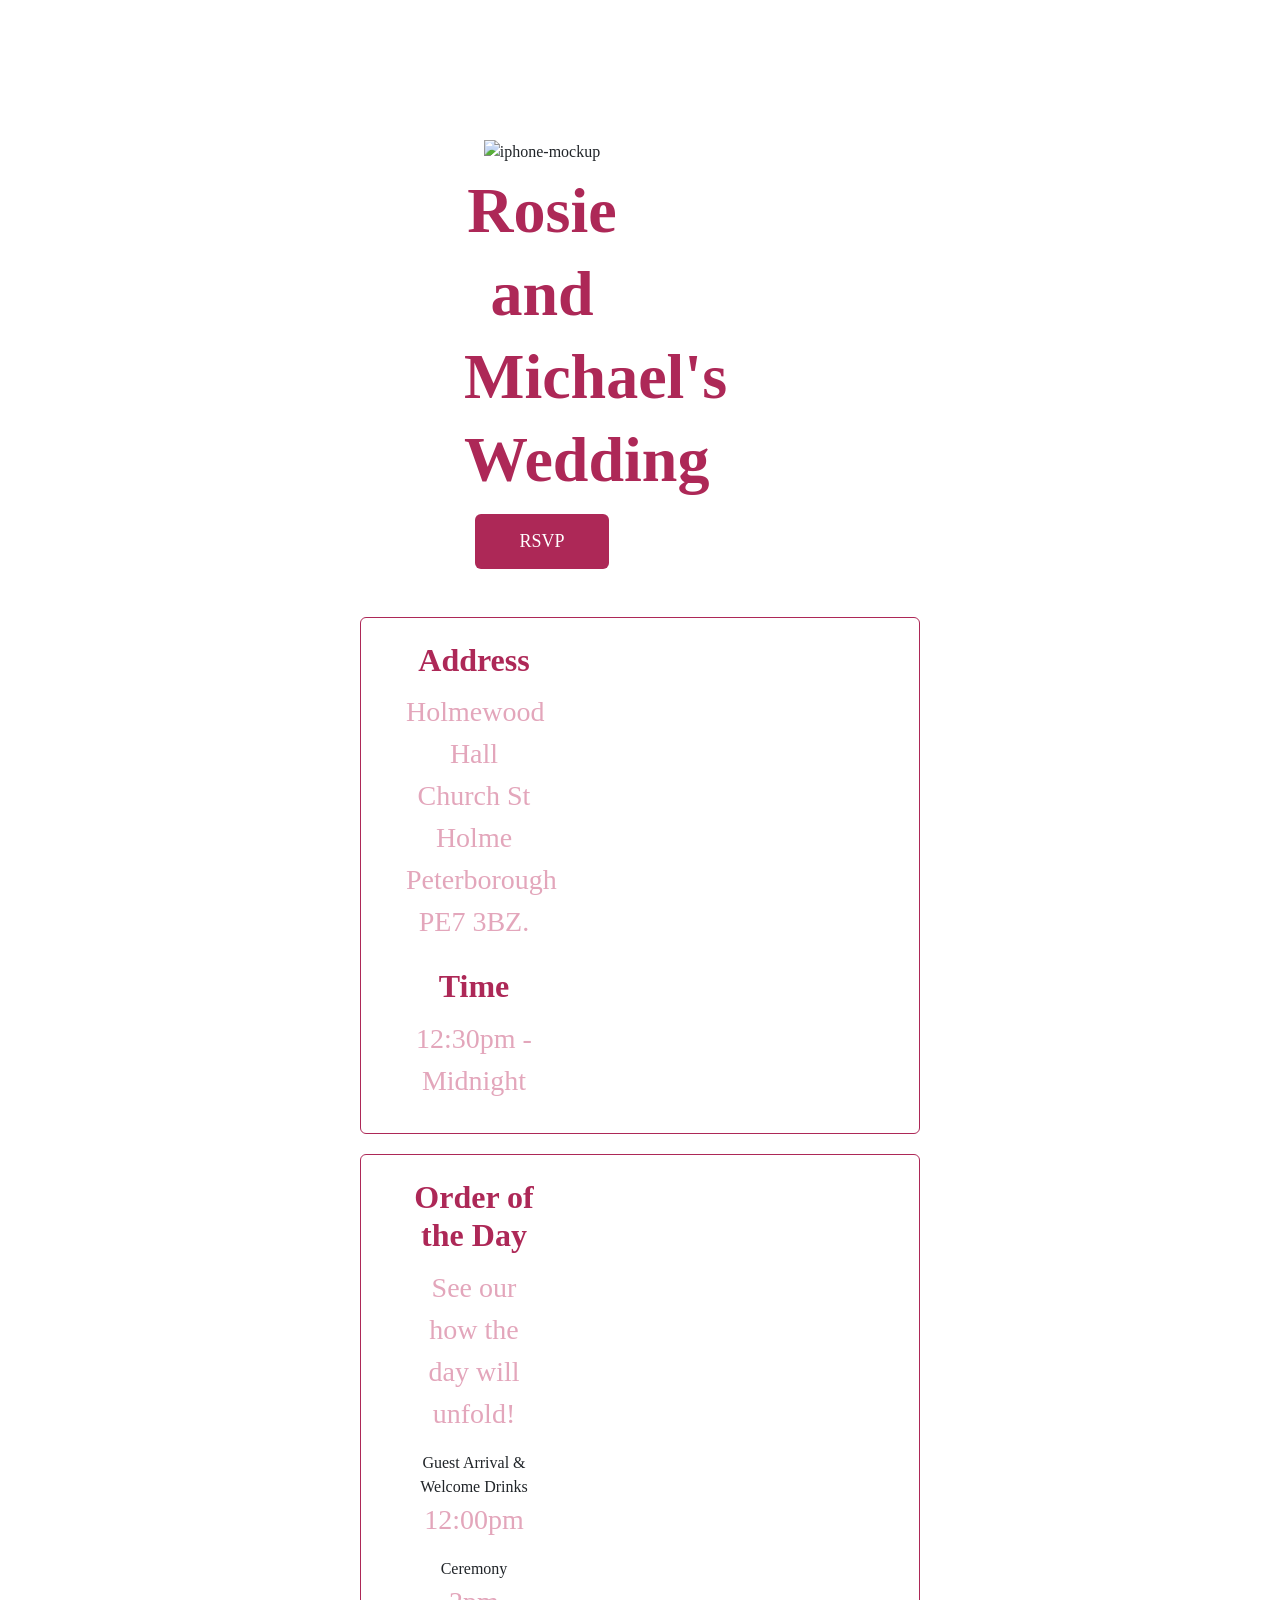
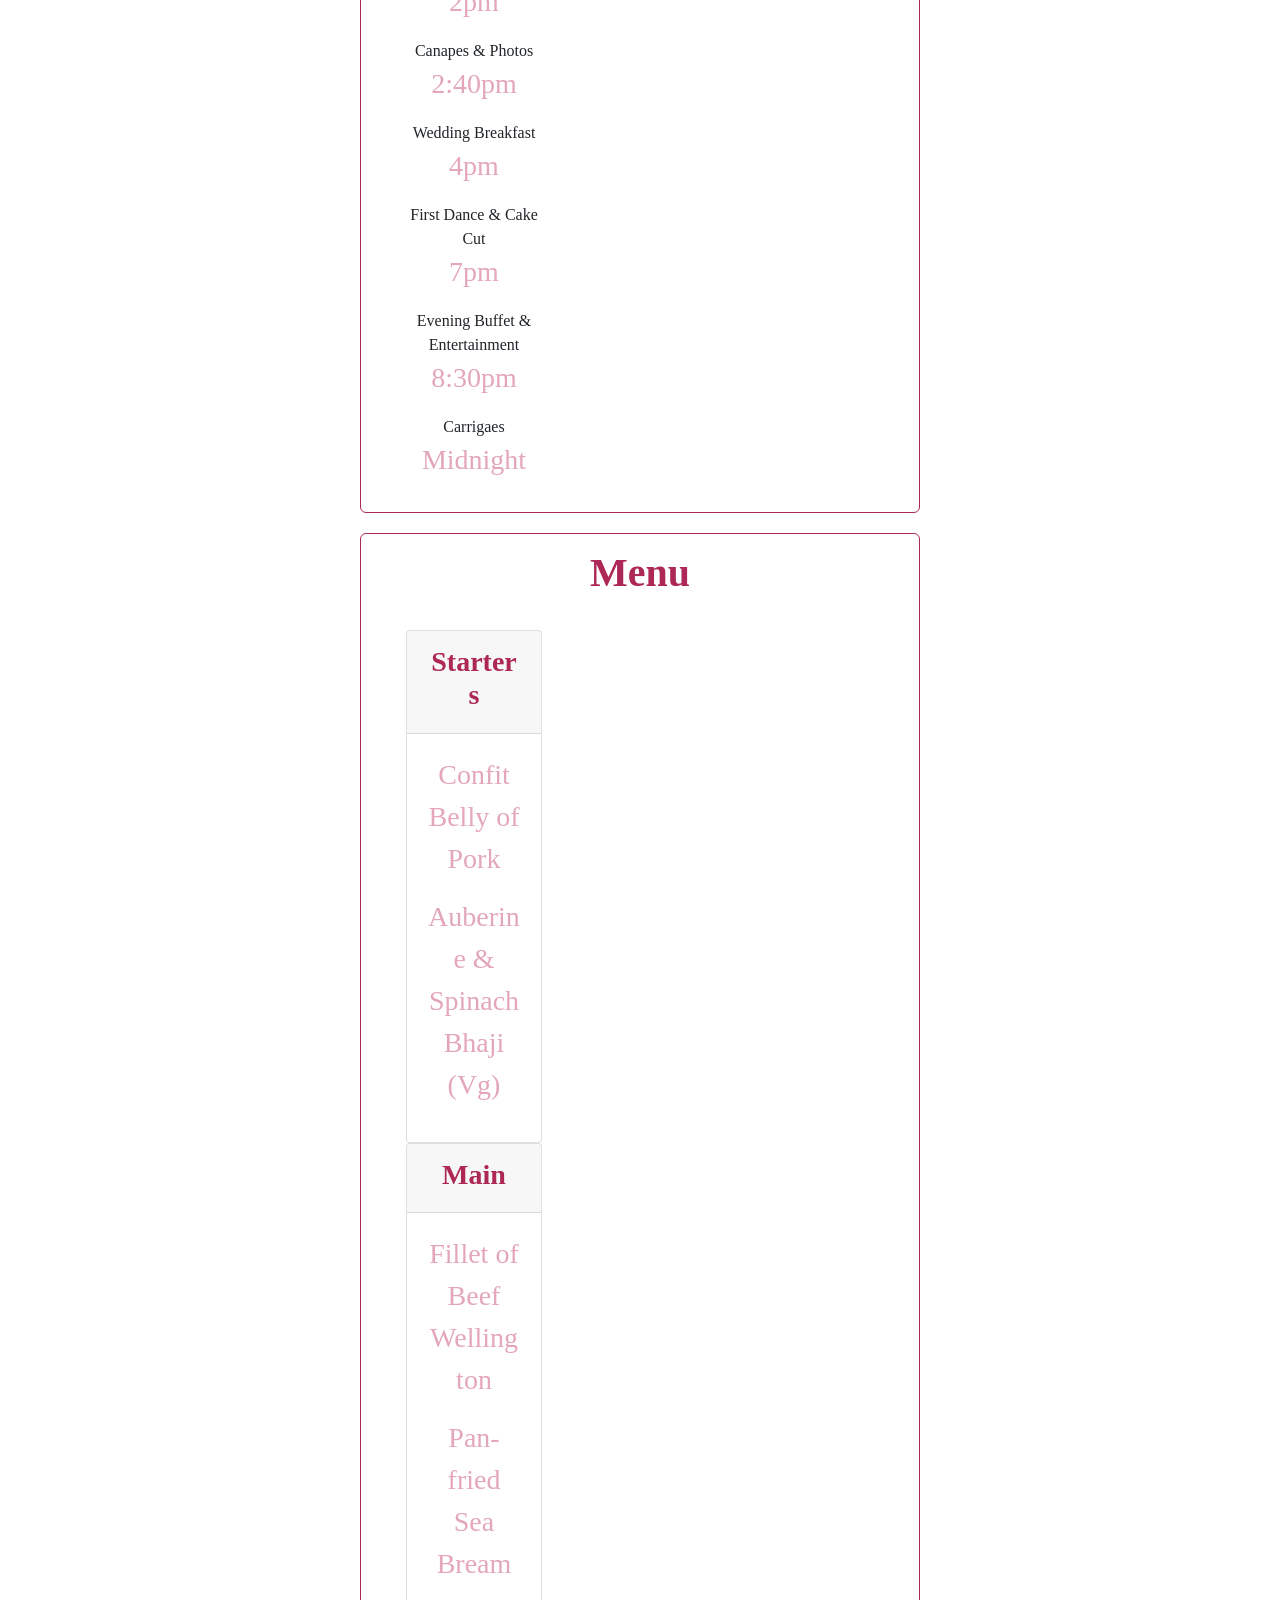
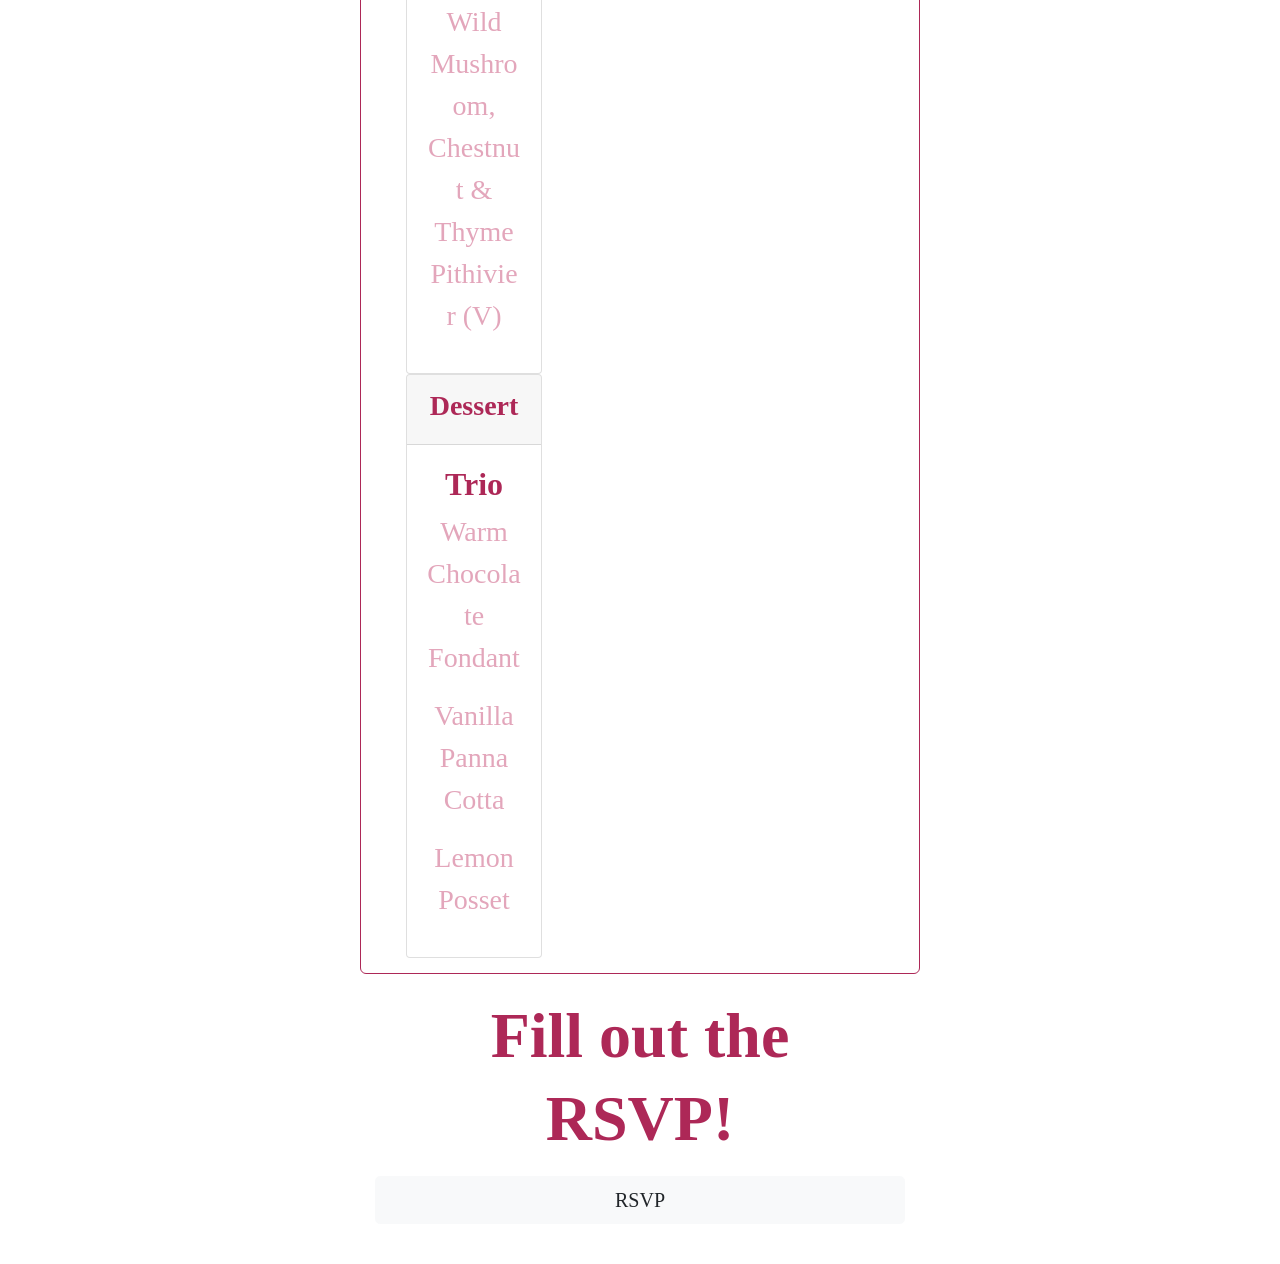
==== index.html @ 7f304b87 "Added more field sets" ====
﻿<!DOCTYPE html>
<html>
<head>
    <meta charset="utf-8">
    <title>Rosie and Michael's Wedding</title>
    
    <meta name="viewport" content="width=device-width, initial-scale=1.0">

    <!--Bootsrap-->
    <link rel="stylesheet" href="https://stackpath.bootstrapcdn.com/bootstrap/4.3.1/css/bootstrap.min.css" integrity="sha384-ggOyR0iXCbMQv3Xipma34MD+dH/1fQ784/j6cY/iJTQUOhcWr7x9JvoRxT2MZw1T" crossorigin="anonymous">

    <!--CSS Styles-->
    <link rel="stylesheet" href="styles.css">

    <!--Google Fonts-->
    <link href="https://fonts.googleapis.com/css?family=Montserrat:400,900,900i|Russo+One|Ubuntu:300,300i,400,400i" rel="stylesheet">

    <!--FontAwesome-->
    <script defer src="https://use.fontawesome.com/releases/v5.8.1/js/all.js" integrity="sha384-g5uSoOSBd7KkhAMlnQILrecXvzst9TdC09/VM+pjDTCM+1il8RHz5fKANTFFb+gQ" crossorigin="anonymous"></script>

    <!--Bootstrap Code-->
    <!-- <script src="https://code.jquery.com/jquery-3.3.1.slim.min.js" integrity="sha384-q8i/X+965DzO0rT7abK41JStQIAqVgRVzpbzo5smXKp4YfRvH+8abtTE1Pi6jizo" crossorigin="anonymous"></script> -->
    <!-- <script src="https://cdnjs.cloudflare.com/ajax/libs/popper.js/1.14.7/umd/popper.min.js" integrity="sha384-UO2eT0CpHqdSJQ6hJty5KVphtPhzWj9WO1clHTMGa3JDZwrnQq4sF86dIHNDz0W1" crossorigin="anonymous"></script> -->
    <!-- <script src="https://stackpath.bootstrapcdn.com/bootstrap/4.3.1/js/bootstrap.min.js" integrity="sha384-JjSmVgyd0p3pXB1rRibZUAYoIIy6OrQ6VrjIEaFf/nJGzIxFDsf4x0xIM+B07jRM" crossorigin="anonymous"></script> -->
</head>
<body>
    <div class="page-bg"></div>

    <section id="title" class="sect">
        <div class="container-fluid">
            <!-- Title -->
                <div class="col-lg-6">
                    <img id="title-img" src="NewImages/HeaderPhoto.jpg" alt="iphone-mockup">
                </div>
            <div>
                <div class="col-lg-6">
                    <h1 class="big-heading">Rosie and Michael's Wedding</h1>
                    <a class="nav-link" href="RSVP/form.html"><button type="button">RSVP</button></a>
                </div>
            </div>
        </div>
    </section>

    <!-- Location -->
    <section id="location" class="sect">
    <fieldset>
    <div class="page-border"></div>
        <div class="container-fluid">
            <div>
                <div class="col-lg-4">

                    <h2 class="feature-heading">Address</h2>
                    <p class="address">Holmewood Hall<br>Church St<br>Holme<br>Peterborough<br>PE7 3BZ.</p>
                </div>
                <div class="col-lg-4">

                    <h2 class="feature-heading">Time</h2>
                    <p>12:30pm - Midnight</p>
                </div>
            </div>
        </div>
    </fieldset>
    </section>

    <!-- OOTD -->
    <section id="games" class="sect">

       <fieldset>
           <div class="container-fluid">
                <div>
                    <div class="col-lg-4">
                        <h2 class="feature-heading">Order of the Day</h2>
                        <p>See our how the day will unfold!</p>
                    </div>
                    <div class="col-lg-4">
                        <p id="OOTDItem"></p>Guest Arrival & Welcome Drinks<p id="OOTDTime">12:00pm</p>
                    </div>
                    <div class="col-lg-4">
                        <p id="OOTDItem"></p>Ceremony<p id="OOTDTime">2pm</p>
                    </div>
                    <div class="col-lg-4">
                        <p id="OOTDItem"></p>Canapes & Photos<p id="OOTDTime">2:40pm</p>
                    </div>
                    <div class="col-lg-4">
                        <p id="OOTDItem"></p>Wedding Breakfast<p id="OOTDTime">4pm</p>
                    </div>
                    <div class="col-lg-4">
                        <p id="OOTDItem"></p>First Dance & Cake Cut<p id="OOTDTime">7pm</p>
                    </div>
                    <div class="col-lg-4">
                        <p id="OOTDItem"></p>Evening Buffet & Entertainment<p id="OOTDTime">8:30pm</p>
                    </div>
                    <div class="col-lg-4">
                        <p id="OOTDItem"></p>Carrigaes<p id="OOTDTime">Midnight</p>
                    </div>
                </div>
            </div>
       </fieldset>
    </section>


    <!-- About -->
    <section id="about" class="sect">
        <fieldset>
            <div class="container-fluid">
                <h2 class="section-heading">Menu</h2>
                <div>
                    <div class=" col-lg-4 col-md-6">
                        <div class="card">
                            <div class="card-header">
                                <h3 class="about-heading">Starters</h3>
                            </div>
                            <div class="card-body">
                                <p>Confit Belly of Pork</p>
                                <p>Auberine & Spinach Bhaji (Vg)</p>
                            </div>
                        </div>
                    </div>
                    <div class="col-lg-4 col-md-6">
                        <div class="card">
                            <div class="card-header">
                                <h3 class="about-heading">Main</h3>
                            </div>
                            <div class="card-body">
                                <p>Fillet of Beef Wellington</p>
                                <p>Pan-fried Sea Bream</p>
                                <p>Wild Mushroom, Chestnut & Thyme Pithivier (V)</p>
                            </div>
                        </div>
                    </div>
                    <div class="col-lg-4">
                        <div class="card">
                            <div class="card-header">
                                <h3 class="about-heading">Dessert</h3>
                            </div>
                            <div class="card-body">
                                <h2>Trio</h2>
                                <p>Warm Chocolate Fondant</p>
                                <p>Vanilla Panna Cotta</p>
                                <p>Lemon Posset</p>
                            </div>
                        </div>
                    </div>
                </div>
            </div>
        </fieldset>
    </section>

    <!-- Call to Action -->
    <section id="cta" class="sect">
        <div class="container-fluid">
            <h3 class="big-heading">Fill out the RSVP!</h3>
            <button class="btn btn-lg btn-light" type="button">RSVP</button>
        </div>
    </section>

    <!-- Footer -->
    <footer id="footer">
    </footer>

</body>
</html>
---- styles.css ----
/* body {
    font-family: 'Lucida Handwriting', cursive;
    text-align: center;
    align-content: center;
} */


body {
    font-family: 'Lucida Handwriting', cursive;
    text-align: center;
    max-width: 600px;
    margin: 40px auto;
    padding: 0 20px;
    line-height: 1.5;
}

/* body {
  margin: 0;
  background-image: url("NewImages/Background.jpg");
  background-size: cover;
  background-position: center;
  background-repeat: no-repeat;
  background-attachment: fixed;
  min-height: 100vh;
} */

html {
    scroll-behavior: smooth;
}

/* body {
    height: 100%;
    overflow-y: scroll;
    scroll-snap-type: y mandatory;
} */

/* section {
    min-height: 100vh;
    scroll-snap-align: start;
    scroll-snap-stop: always;
    position: relative;

    display: flex;
    align-items: center;
    justify-content: center;

    padding: 5% 5%;
    box-sizing: border-box;
    background: transparent;
} */

/*section::before {
    content: "";
    position: absolute;
    inset: 20px;
    pointer-events: none;

    background-image: url("NewImages/goldborder-removebg-preview.png");
    background-size: contain;
    background-repeat: no-repeat;
    background-position: center;
}*/

/* .section:not(:last-child)::after {
  content: "";
  position: absolute;
  bottom: -40px;
  left: 0;
  width: 100%;
  height: 80px;
  background: url("wave.svg") no-repeat center / cover;
  z-index: 2;

} */

button {
    width: 100%;
    padding: 14px;
    font-size: 18px;
    cursor: pointer;
    border: none;
    border-radius: 6px;
    background-color: #ad2857;
    color: #fff;
}

button:hover {
    background-color: #e3a6bb;
}

h1, h2, h3, h4, h5, h6 {
    font-weight: bold;
    color: #ad2857;
}

p {
    font-size: clamp(1rem, 2.5vw, 1.75rem);
    color: #e3a6bb;
}

td {
    padding: 30px;
}

img {
    max-width: 100%;
    height: auto;
}




/*****************CLASSES*****************/


.page-bg {
    position: fixed;
    top: 0;
    left: 0;
    width: 100%;
    height: 100vh;
    background-image: url("NewImages/Background.jpg");
    background-position: center;
    background-size: cover;
    z-index: -1;
    margin: 0;
    background-repeat: no-repeat;
    /* background-attachment: fixed;
    min-height: 100vh; */
}
/*.page-border {
    position: absolute;
    inset: 20px;

    background-image: url("NewImages/goldborder-removebg-preview.png");
    background-size: contain;
    background-position: center-top;
    background-repeat: no-repeat;

    pointer-events: none;
    z-index: 1;
}*/

fieldset {
    border: 1px solid #ccc;
    padding: 15px;
    margin-bottom: 20px;
    border-radius: 6px;
    border-color: #ad2857;
}

.big-heading {
    font-size: clamp(4rem, 5vw, 5rem);
    line-height: 1.3;
    margin: 3%;
}

/* .container-fluid {
    width: 100%;
    max-width: 1200px;
    margin: auto;
    padding: 5% 8%;
    text-align: center;
} */



.section-heading {
    font-size: clamp(1.75rem, 4vw, 2.5rem);
    padding-bottom: 5%;
}


/*.sect {
     background-image: url("NewImages/Background.jpg");
  background-size: 100vw auto;
  background-repeat: no-repeat;
  background-position: center top;
  min-height: 60dvh;
  display: flex;
  align-items: center;

}*/


/* About Classes */

.about-heading {
    padding: 2% 0 1% 0;
}

/* Navbar Classes */

.navbar a {
    color: sandybrown;
}

    .navbar a:hover {
        color: tan;
    }

.navbar-toggler {
    color: sandybrown;
}


.feature-heading {
    padding: 6% 0 3% 0;
}

/* Title Section Classes */

#title .container-fluid {
    padding: 3% 15% 7%;
}

/*********************ID*****************/

/* Call to Action Section Id's */


#title-img {
    align-self: center;
    padding-top: 50%;
}

/* About Section Id's*/

/*********************Media Query Breakpoints*****************/

/* @media (max-width: 768px) {

    body {
        scroll-snap-type: y proximity; /* Softer snap on mobile 
    }*/

 /*   section {
        min-height: 100svh; /* Fix mobile browser UI height issues 
        padding: 15% 6%;
    }
    section::before {
        inset: 10px;
    }
} */
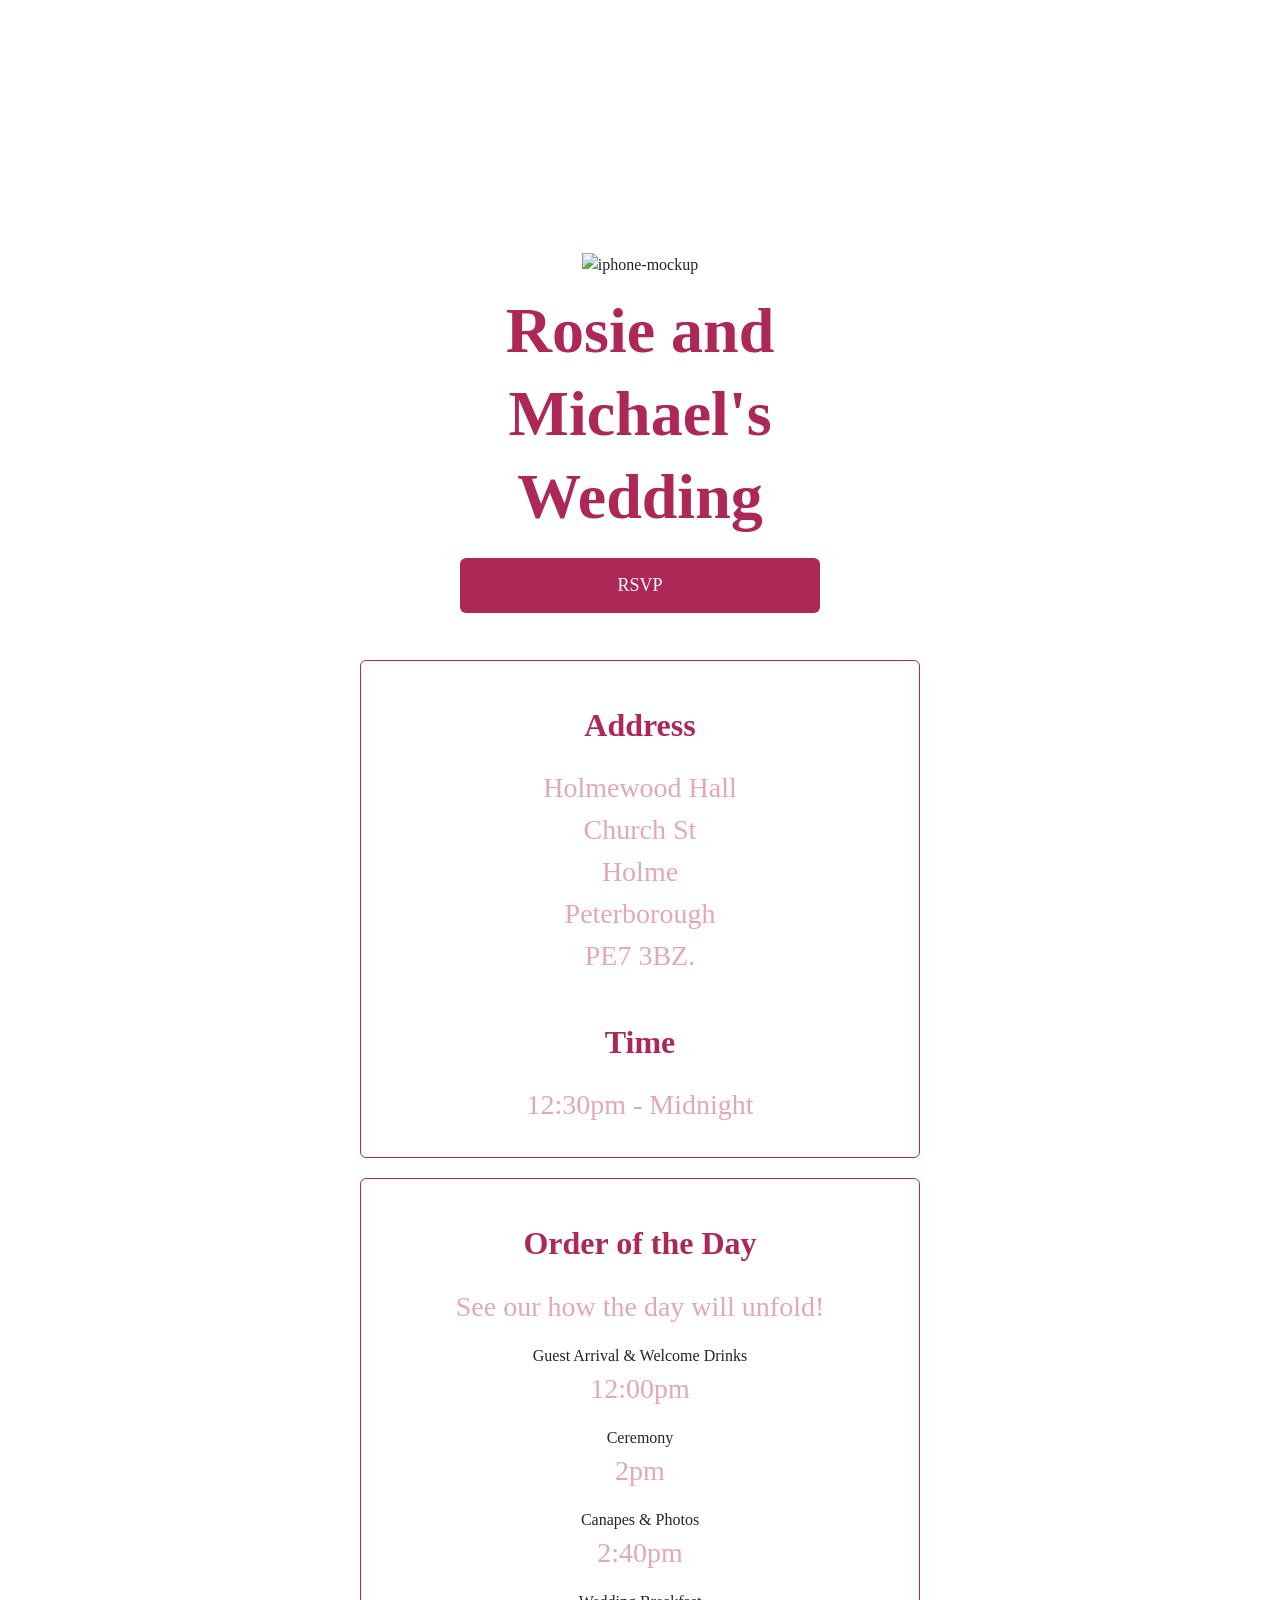
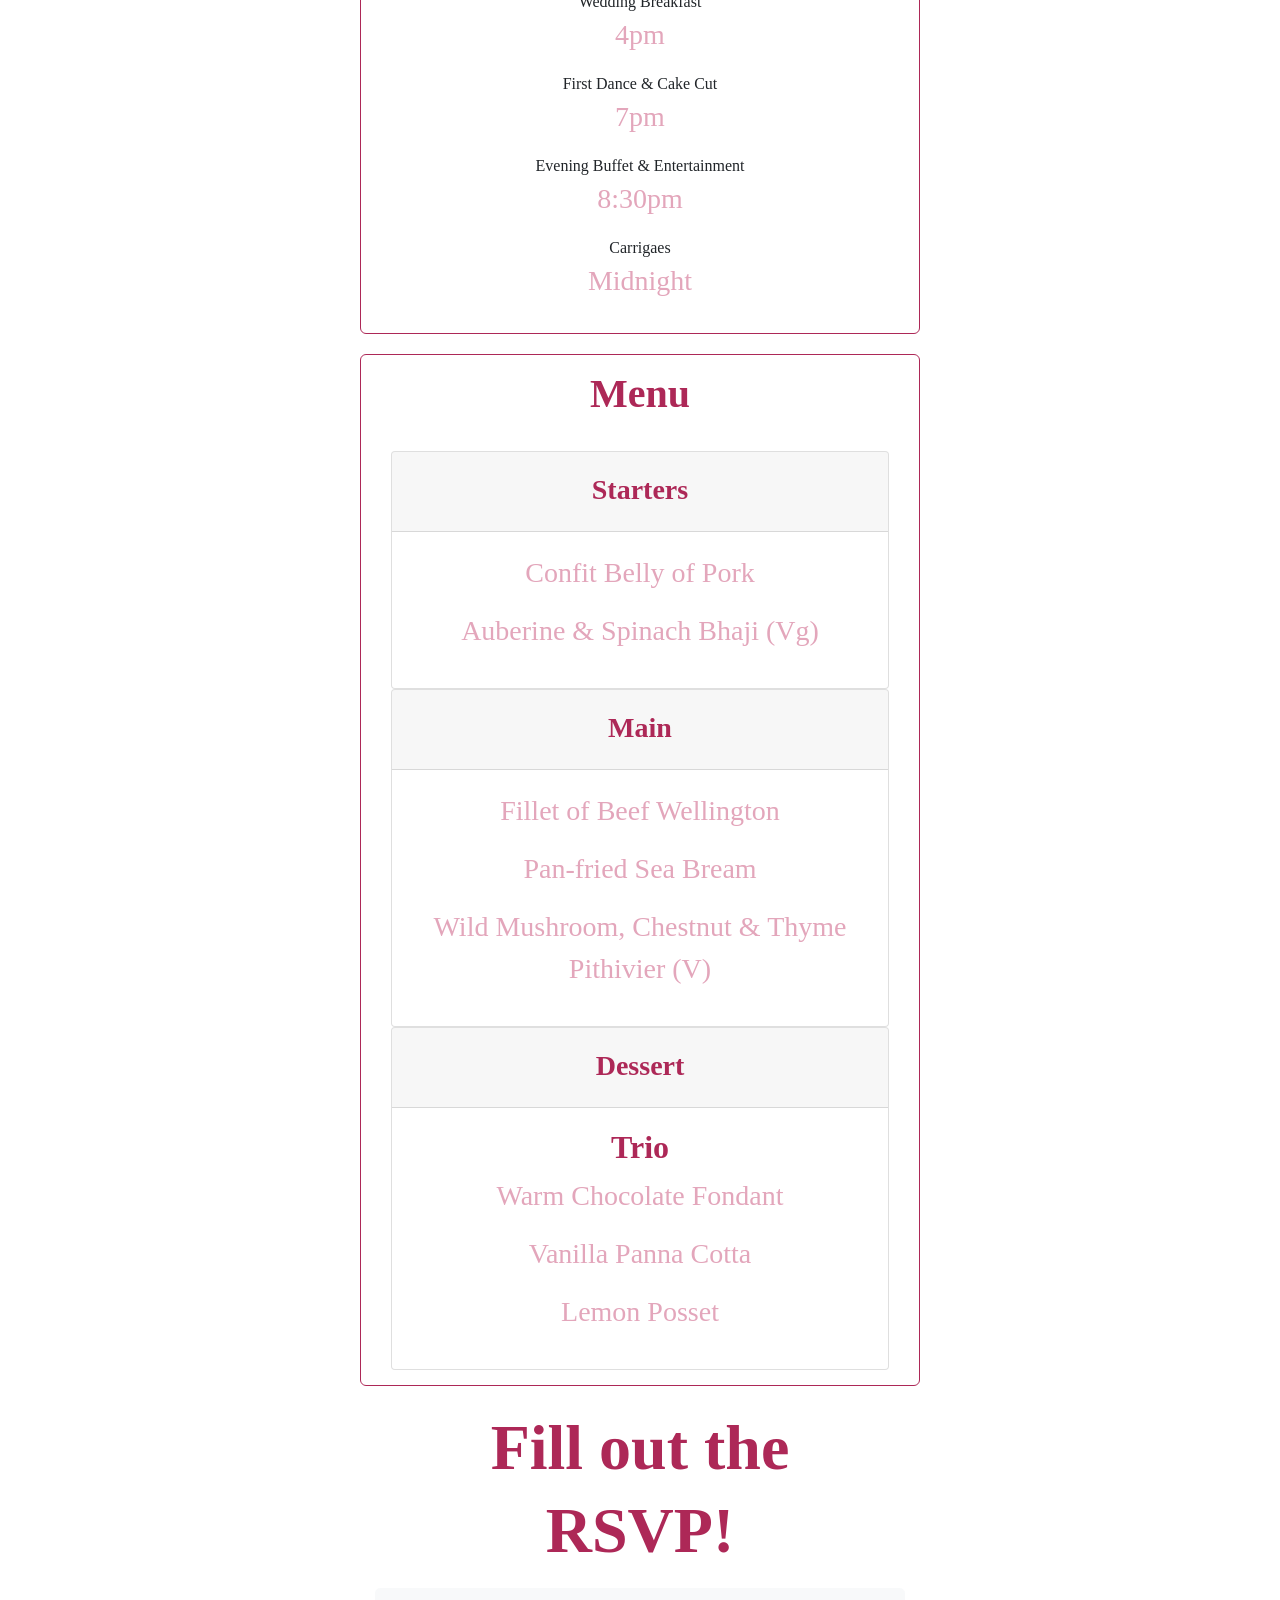
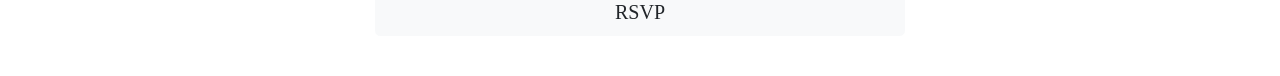
==== commit 91c7bb32: "Remove bootstrap col classes" ====
--- a/index.html
+++ b/index.html
@@ -29,11 +29,11 @@
     <section id="title" class="sect">
         <div class="container-fluid">
             <!-- Title -->
-                <div class="col-lg-6">
+                <div>
                     <img id="title-img" src="NewImages/HeaderPhoto.jpg" alt="iphone-mockup">
                 </div>
             <div>
-                <div class="col-lg-6">
+                <div>
                     <h1 class="big-heading">Rosie and Michael's Wedding</h1>
                     <a class="nav-link" href="RSVP/form.html"><button type="button">RSVP</button></a>
                 </div>
@@ -47,12 +47,12 @@
     <div class="page-border"></div>
         <div class="container-fluid">
             <div>
-                <div class="col-lg-4">
+                <div>
 
                     <h2 class="feature-heading">Address</h2>
                     <p class="address">Holmewood Hall<br>Church St<br>Holme<br>Peterborough<br>PE7 3BZ.</p>
                 </div>
-                <div class="col-lg-4">
+                <div>
 
                     <h2 class="feature-heading">Time</h2>
                     <p>12:30pm - Midnight</p>
@@ -68,29 +68,29 @@
        <fieldset>
            <div class="container-fluid">
                 <div>
-                    <div class="col-lg-4">
+                    <div >
                         <h2 class="feature-heading">Order of the Day</h2>
                         <p>See our how the day will unfold!</p>
                     </div>
-                    <div class="col-lg-4">
+                    <div >
                         <p id="OOTDItem"></p>Guest Arrival & Welcome Drinks<p id="OOTDTime">12:00pm</p>
                     </div>
-                    <div class="col-lg-4">
+                    <div >
                         <p id="OOTDItem"></p>Ceremony<p id="OOTDTime">2pm</p>
                     </div>
-                    <div class="col-lg-4">
+                    <div >
                         <p id="OOTDItem"></p>Canapes & Photos<p id="OOTDTime">2:40pm</p>
                     </div>
-                    <div class="col-lg-4">
+                    <div >
                         <p id="OOTDItem"></p>Wedding Breakfast<p id="OOTDTime">4pm</p>
                     </div>
-                    <div class="col-lg-4">
+                    <div >
                         <p id="OOTDItem"></p>First Dance & Cake Cut<p id="OOTDTime">7pm</p>
                     </div>
-                    <div class="col-lg-4">
+                    <div >
                         <p id="OOTDItem"></p>Evening Buffet & Entertainment<p id="OOTDTime">8:30pm</p>
                     </div>
-                    <div class="col-lg-4">
+                    <div >
                         <p id="OOTDItem"></p>Carrigaes<p id="OOTDTime">Midnight</p>
                     </div>
                 </div>
@@ -105,7 +105,7 @@
             <div class="container-fluid">
                 <h2 class="section-heading">Menu</h2>
                 <div>
-                    <div class=" col-lg-4 col-md-6">
+                    <div>
                         <div class="card">
                             <div class="card-header">
                                 <h3 class="about-heading">Starters</h3>
@@ -116,7 +116,7 @@
                             </div>
                         </div>
                     </div>
-                    <div class="col-lg-4 col-md-6">
+                    <div>
                         <div class="card">
                             <div class="card-header">
                                 <h3 class="about-heading">Main</h3>
@@ -128,7 +128,7 @@
                             </div>
                         </div>
                     </div>
-                    <div class="col-lg-4">
+                    <div >
                         <div class="card">
                             <div class="card-header">
                                 <h3 class="about-heading">Dessert</h3>
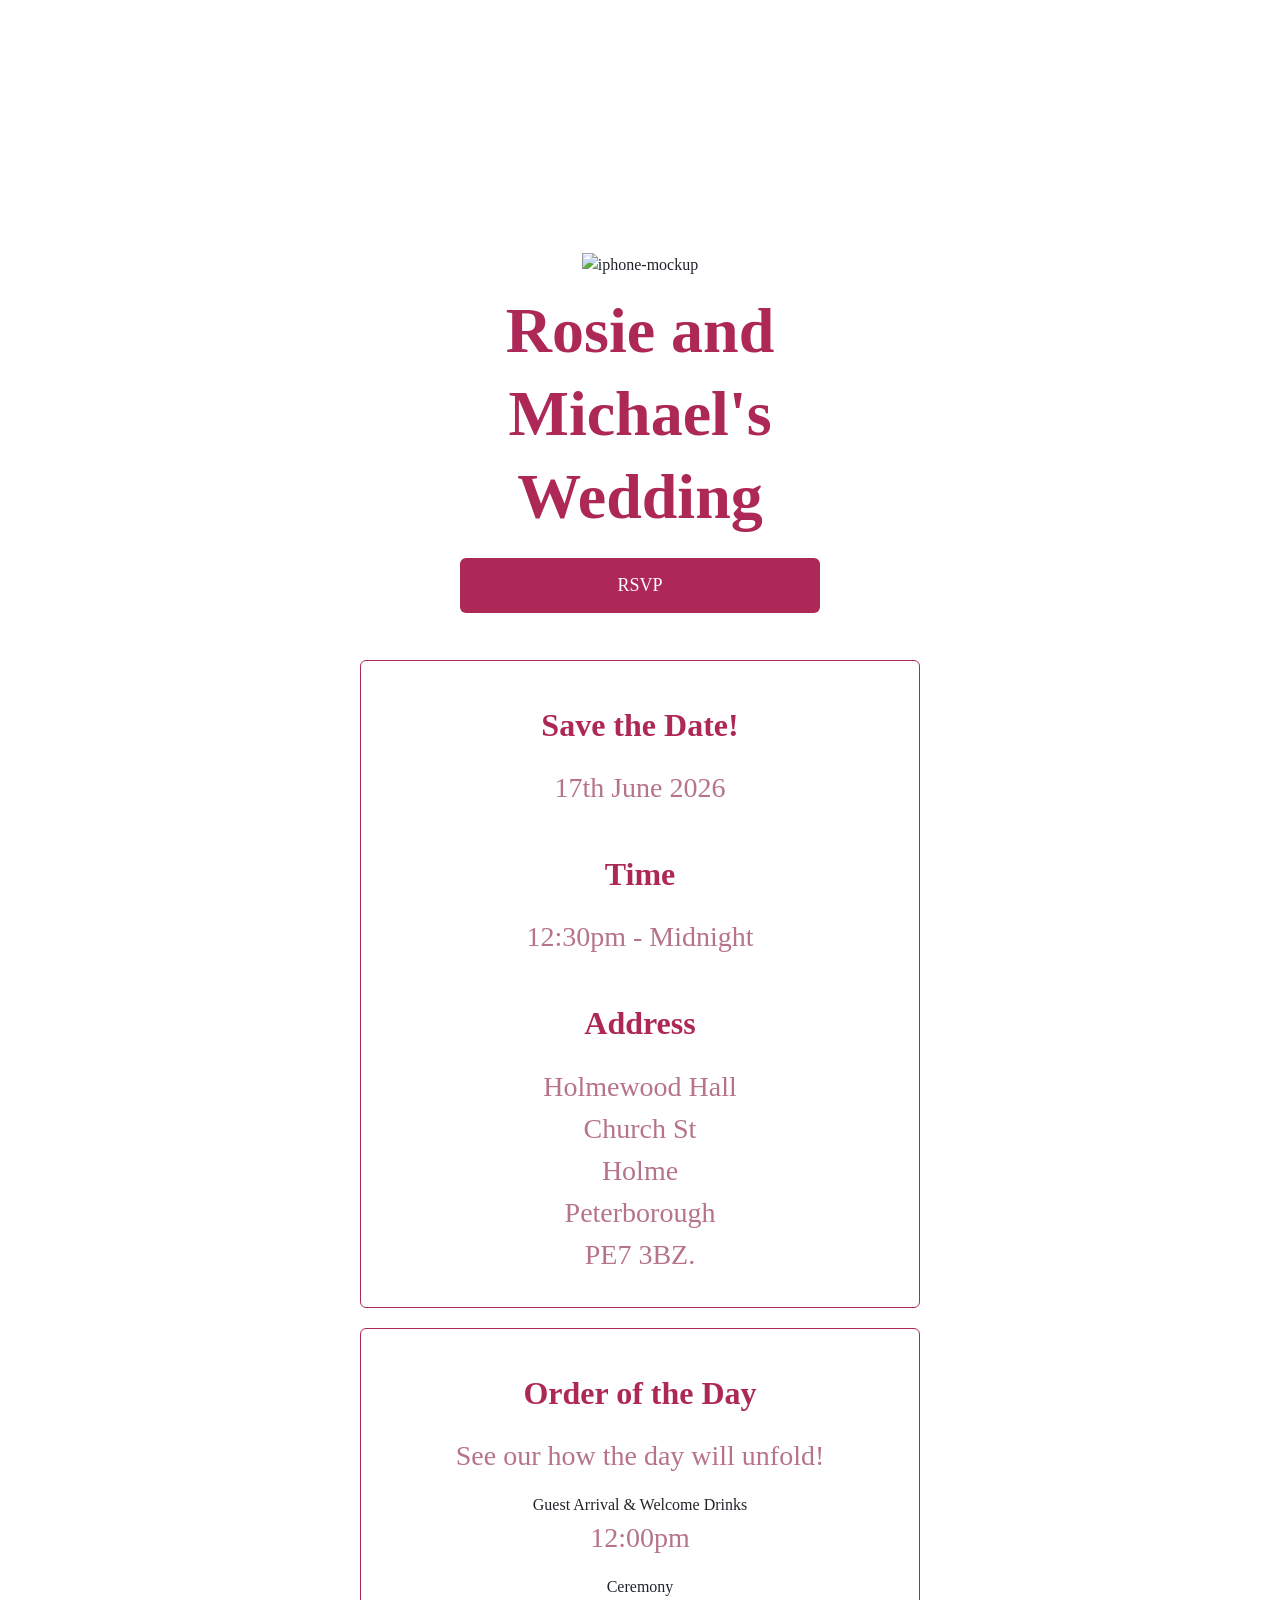
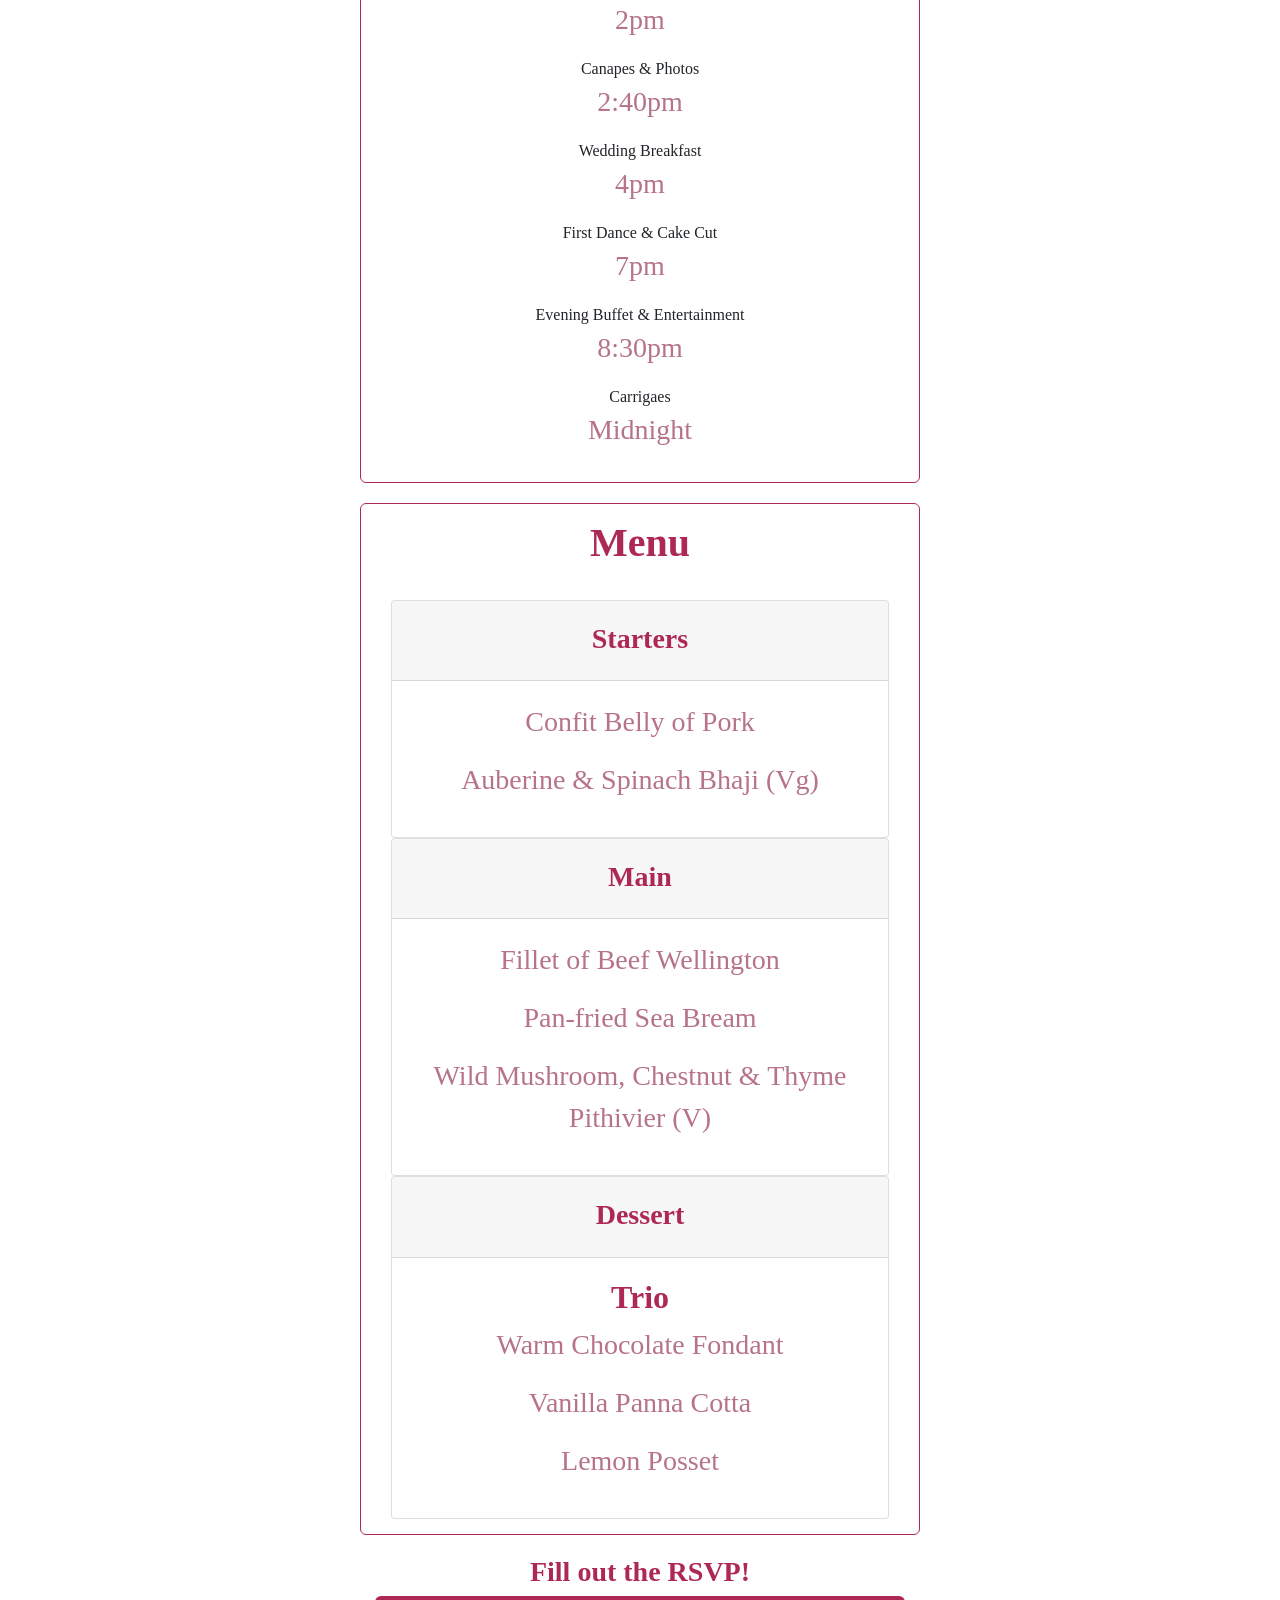
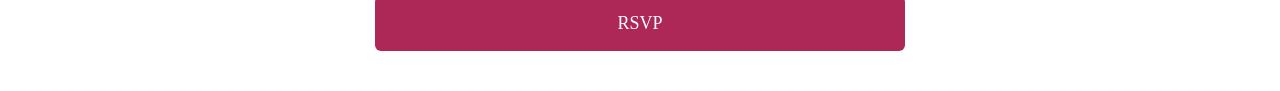
==== commit 50304f67: "Variuos style changes" ====
--- a/index.html
+++ b/index.html
@@ -47,15 +47,20 @@
     <div class="page-border"></div>
         <div class="container-fluid">
             <div>
-                <div>
 
-                    <h2 class="feature-heading">Address</h2>
-                    <p class="address">Holmewood Hall<br>Church St<br>Holme<br>Peterborough<br>PE7 3BZ.</p>
+               <div>
+                    <h2 class="feature-heading">Save the Date!</h2>
+                    <p>17th June 2026</p>
                 </div>
                 <div>
 
                     <h2 class="feature-heading">Time</h2>
                     <p>12:30pm - Midnight</p>
+                </div>
+                <div>
+
+                    <h2 class="feature-heading">Address</h2>
+                    <p class="address">Holmewood Hall<br>Church St<br>Holme<br>Peterborough<br>PE7 3BZ.</p>
                 </div>
             </div>
         </div>
@@ -149,8 +154,8 @@
     <!-- Call to Action -->
     <section id="cta" class="sect">
         <div class="container-fluid">
-            <h3 class="big-heading">Fill out the RSVP!</h3>
-            <button class="btn btn-lg btn-light" type="button">RSVP</button>
+            <h3>Fill out the RSVP!</h3>
+            <button type="button">RSVP</button>
         </div>
     </section>
 
--- a/styles.css
+++ b/styles.css
@@ -96,7 +96,7 @@
 
 p {
     font-size: clamp(1rem, 2.5vw, 1.75rem);
-    color: #e3a6bb;
+    color: #b6738b;
 }
 
 td {
@@ -156,6 +156,14 @@
     margin: 3%;
 }
 
+.OOTDTime{
+    color: #ad2857;
+}
+
+.OOTDItem{
+    font-weight: bold;
+}
+
 /* .container-fluid {
     width: 100%;
     max-width: 1200px;
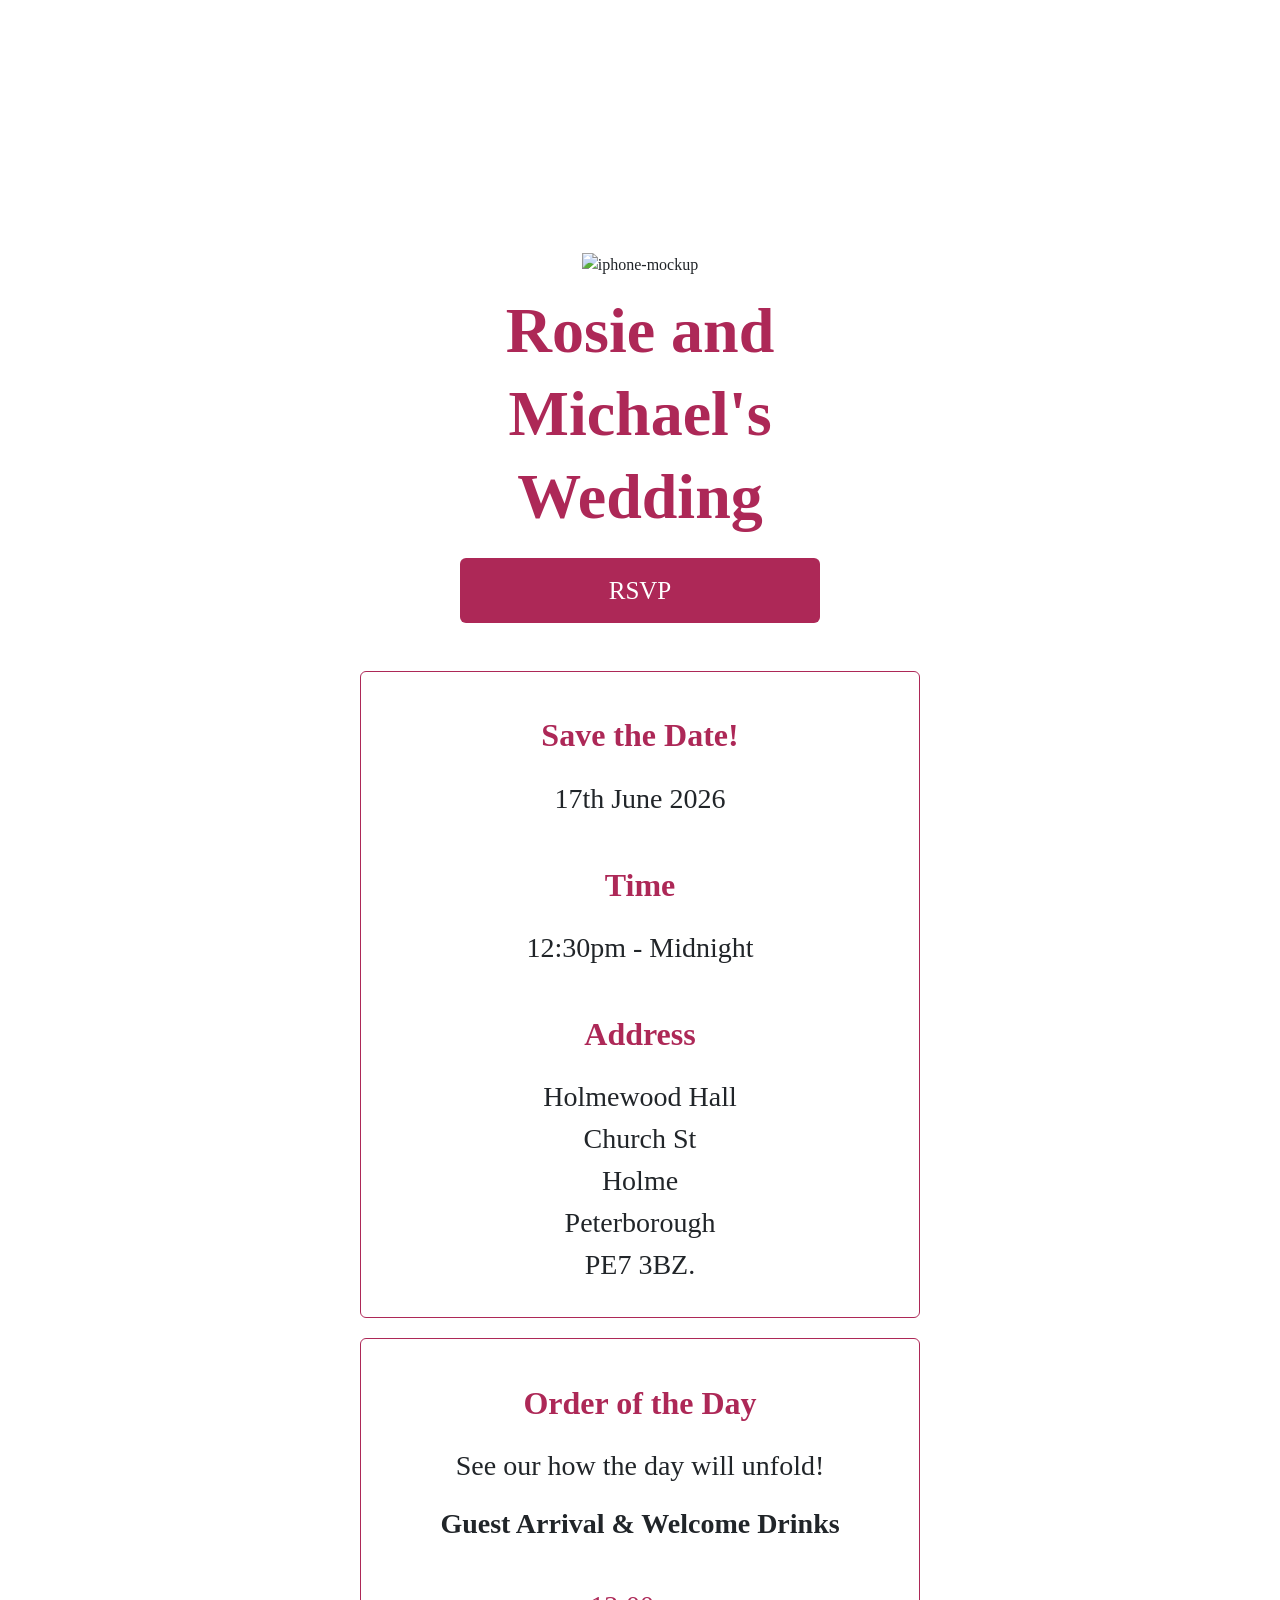
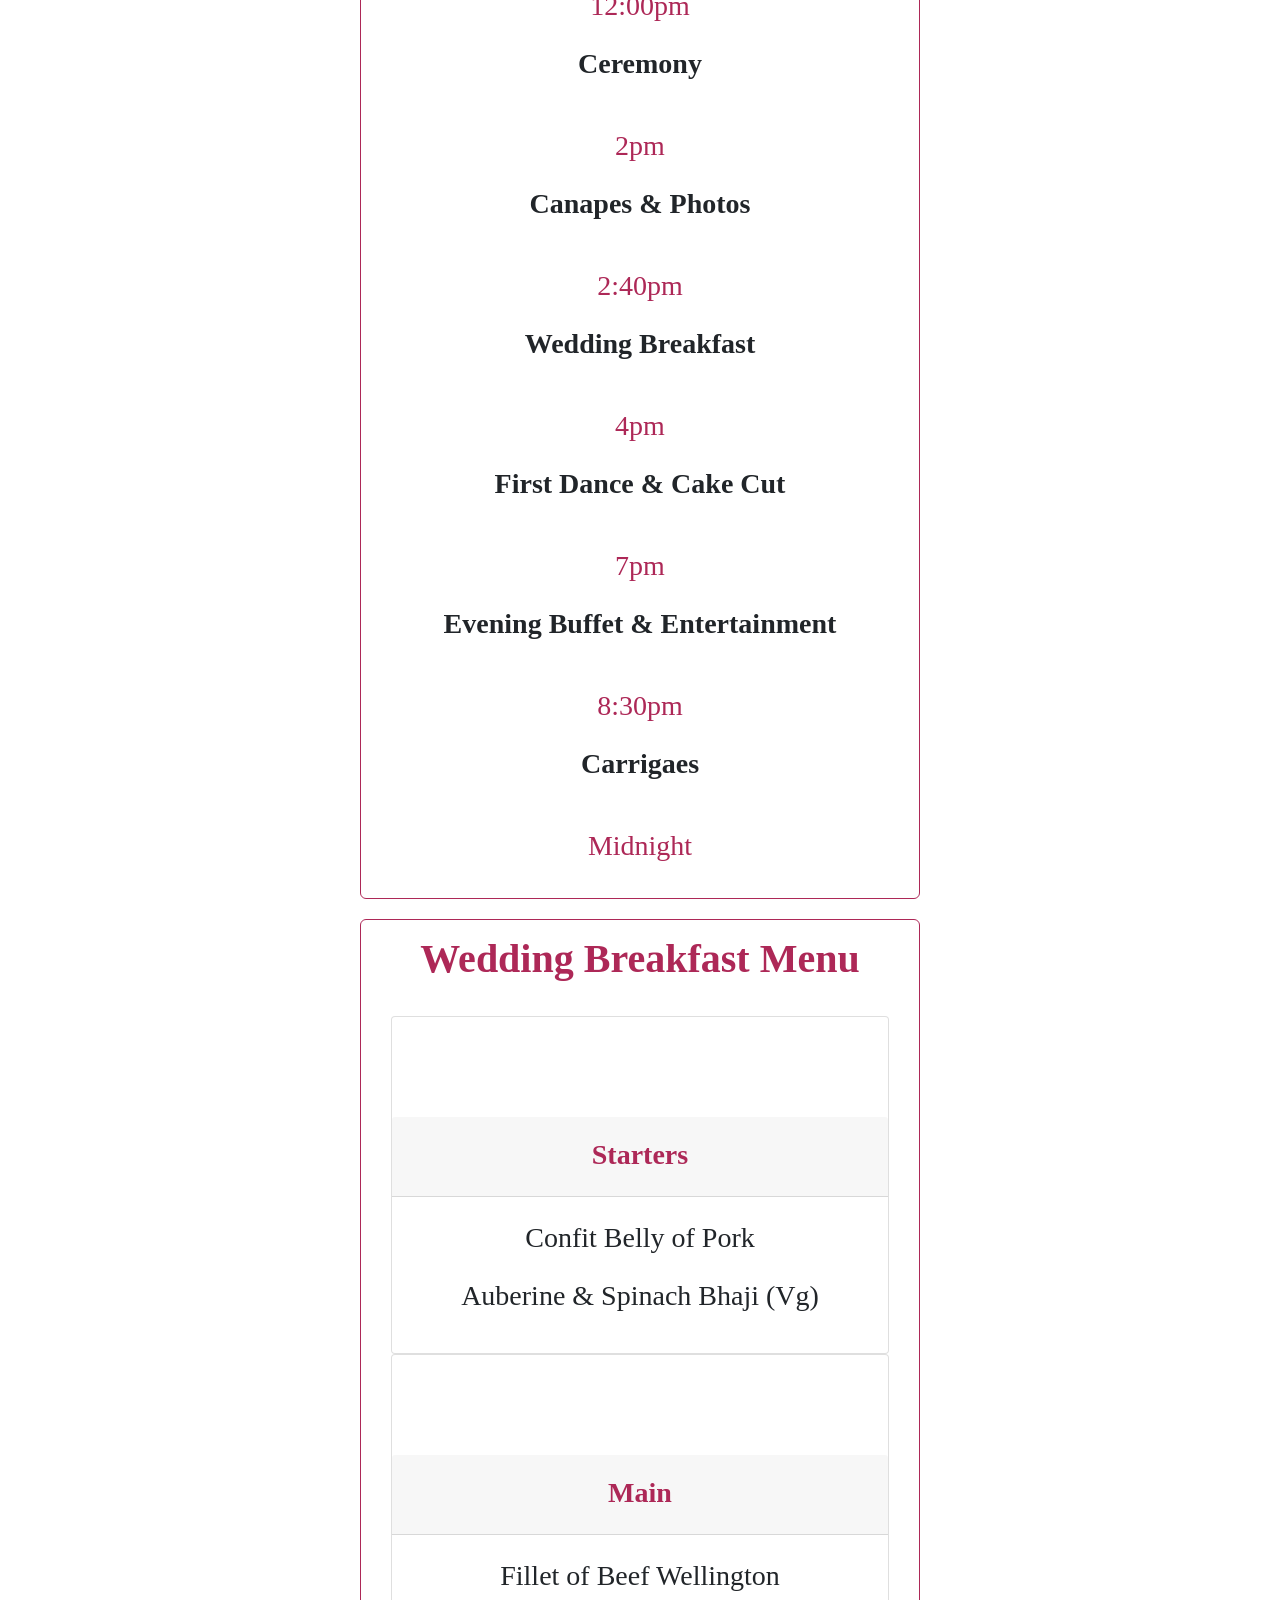
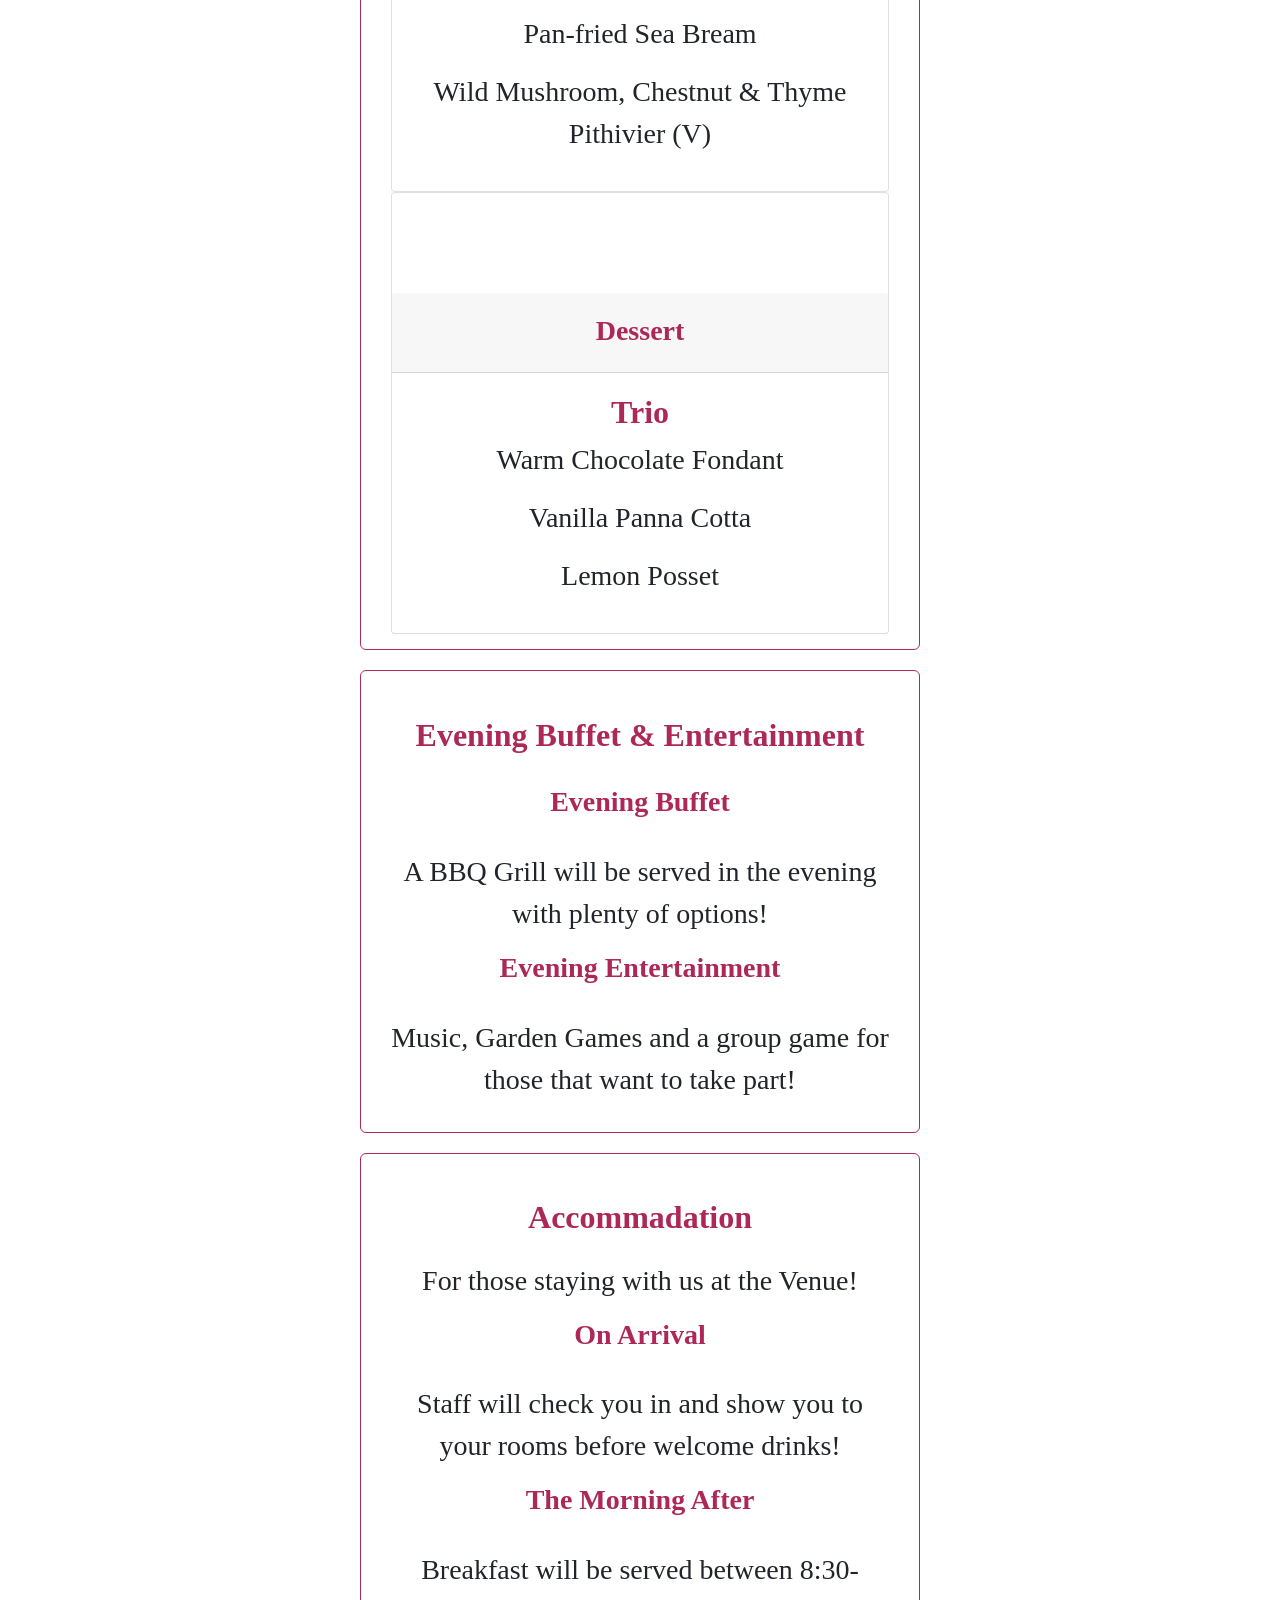
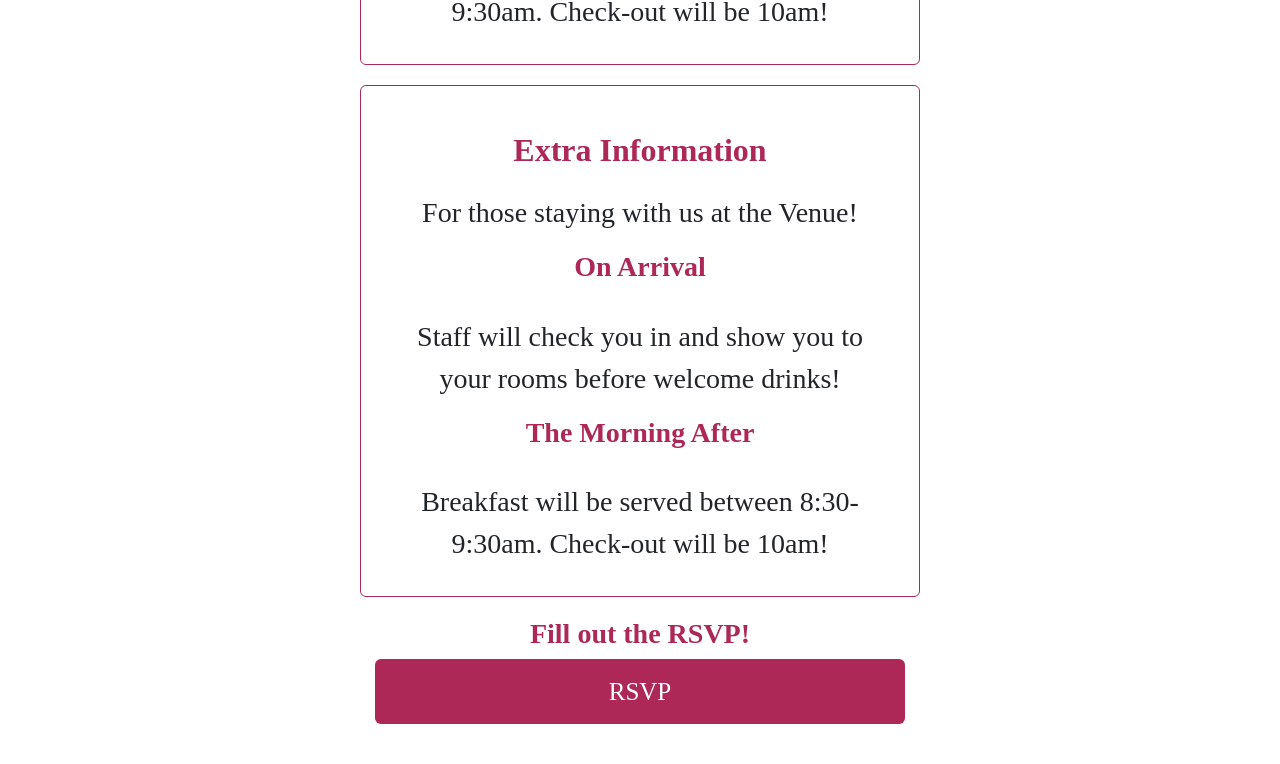
==== commit 3567428f: "Lots of changes" ====
--- a/index.html
+++ b/index.html
@@ -78,25 +78,25 @@
                         <p>See our how the day will unfold!</p>
                     </div>
                     <div >
-                        <p id="OOTDItem"></p>Guest Arrival & Welcome Drinks<p id="OOTDTime">12:00pm</p>
-                    </div>
-                    <div >
-                        <p id="OOTDItem"></p>Ceremony<p id="OOTDTime">2pm</p>
-                    </div>
-                    <div >
-                        <p id="OOTDItem"></p>Canapes & Photos<p id="OOTDTime">2:40pm</p>
-                    </div>
-                    <div >
-                        <p id="OOTDItem"></p>Wedding Breakfast<p id="OOTDTime">4pm</p>
-                    </div>
-                    <div >
-                        <p id="OOTDItem"></p>First Dance & Cake Cut<p id="OOTDTime">7pm</p>
-                    </div>
-                    <div >
-                        <p id="OOTDItem"></p>Evening Buffet & Entertainment<p id="OOTDTime">8:30pm</p>
-                    </div>
-                    <div >
-                        <p id="OOTDItem"></p>Carrigaes<p id="OOTDTime">Midnight</p>
+                        <p id="OOTDItem">Guest Arrival & Welcome Drinks</p><br><p id="OOTDTime">12:00pm</p>
+                    </div>
+                    <div >
+                        <p id="OOTDItem">Ceremony</p><br><p id="OOTDTime">2pm</p>
+                    </div>
+                    <div >
+                        <p id="OOTDItem">Canapes & Photos</p><br><p id="OOTDTime">2:40pm</p>
+                    </div>
+                    <div >
+                        <p id="OOTDItem">Wedding Breakfast</p><br><p id="OOTDTime">4pm</p>
+                    </div>
+                    <div >
+                        <p id="OOTDItem">First Dance & Cake Cut</p><br><p id="OOTDTime">7pm</p>
+                    </div>
+                    <div >
+                        <p id="OOTDItem">Evening Buffet & Entertainment</p><br><p id="OOTDTime">8:30pm</p>
+                    </div>
+                    <div >
+                        <p id="OOTDItem">Carrigaes</p><br><p id="OOTDTime">Midnight</p>
                     </div>
                 </div>
             </div>
@@ -108,7 +108,7 @@
     <section id="about" class="sect">
         <fieldset>
             <div class="container-fluid">
-                <h2 class="section-heading">Menu</h2>
+                <h2 class="section-heading">Wedding Breakfast Menu</h2>
                 <div>
                     <div>
                         <div class="card">
@@ -150,7 +150,63 @@
             </div>
         </fieldset>
     </section>
-
+    <section>
+           <fieldset>
+           <div class="container-fluid">
+                <div>
+                    <div >
+                        <h2 class="feature-heading">Evening Buffet & Entertainment</h2>
+                        <p></p>
+                    </div>
+                    <div >
+                        <h3 id="EveTitle">Evening Buffet</h3><br><p id="EveDet">A BBQ Grill will be served in the evening with plenty of options!</p>
+                    </div>
+                    <div >
+                        <h3 id="EveTitle">Evening Entertainment</h3><br><p id="EveDet">Music, Garden Games and a group game for those that want to take part!</p>
+                    </div>
+                </div>
+            </div>
+       </fieldset>
+    </section>
+
+        <section>
+           <fieldset>
+           <div class="container-fluid">
+                <div>
+                    <div >
+                        <h2 class="feature-heading">Accommadation</h2>
+                        <p>For those staying with us at the Venue!</p>
+                    </div>
+                    <div >
+                        <h3 id="Acc">On Arrival</h3><br><p id="AccDet">Staff will check you in and show you to your rooms before welcome drinks!</p>
+                    </div>
+                    <div >
+                        <h3 id="Acc">The Morning After</h3><br><p id="AccDet">Breakfast will be served between 8:30-9:30am. Check-out will be 10am!</p>
+                    </div>
+                </div>
+            </div>
+       </fieldset>
+    </section>
+
+    <section>
+        <fieldset>
+           <div class="container-fluid">
+                <div>
+                    <div >
+                        <h2 class="feature-heading">Extra Information</h2>
+                        <p>For those staying with us at the Venue!</p>
+                    </div>
+                    <div >
+                        <h3 id="Acc">On Arrival</h3><br><p id="AccDet">Staff will check you in and show you to your rooms before welcome drinks!</p>
+                    </div>
+                    <div >
+                        <h3 id="Acc">The Morning After</h3><br><p id="AccDet">Breakfast will be served between 8:30-9:30am. Check-out will be 10am!</p>
+                    </div>
+                </div>
+            </div>
+       </fieldset>
+    </section>
+    
     <!-- Call to Action -->
     <section id="cta" class="sect">
         <div class="container-fluid">
--- a/styles.css
+++ b/styles.css
@@ -29,55 +29,10 @@
     scroll-behavior: smooth;
 }
 
-/* body {
-    height: 100%;
-    overflow-y: scroll;
-    scroll-snap-type: y mandatory;
-} */
-
-/* section {
-    min-height: 100vh;
-    scroll-snap-align: start;
-    scroll-snap-stop: always;
-    position: relative;
-
-    display: flex;
-    align-items: center;
-    justify-content: center;
-
-    padding: 5% 5%;
-    box-sizing: border-box;
-    background: transparent;
-} */
-
-/*section::before {
-    content: "";
-    position: absolute;
-    inset: 20px;
-    pointer-events: none;
-
-    background-image: url("NewImages/goldborder-removebg-preview.png");
-    background-size: contain;
-    background-repeat: no-repeat;
-    background-position: center;
-}*/
-
-/* .section:not(:last-child)::after {
-  content: "";
-  position: absolute;
-  bottom: -40px;
-  left: 0;
-  width: 100%;
-  height: 80px;
-  background: url("wave.svg") no-repeat center / cover;
-  z-index: 2;
-
-} */
-
 button {
     width: 100%;
     padding: 14px;
-    font-size: 18px;
+    font-size: 25px;
     cursor: pointer;
     border: none;
     border-radius: 6px;
@@ -96,7 +51,6 @@
 
 p {
     font-size: clamp(1rem, 2.5vw, 1.75rem);
-    color: #b6738b;
 }
 
 td {
@@ -156,27 +110,21 @@
     margin: 3%;
 }
 
-.OOTDTime{
+#OOTDTime{
     color: #ad2857;
 }
 
-.OOTDItem{
+#OOTDItem{
     font-weight: bold;
 }
-
-/* .container-fluid {
-    width: 100%;
-    max-width: 1200px;
-    margin: auto;
-    padding: 5% 8%;
-    text-align: center;
-} */
-
-
 
 .section-heading {
     font-size: clamp(1.75rem, 4vw, 2.5rem);
     padding-bottom: 5%;
+}
+
+.card {
+    padding-top: 20%;
 }
 
 
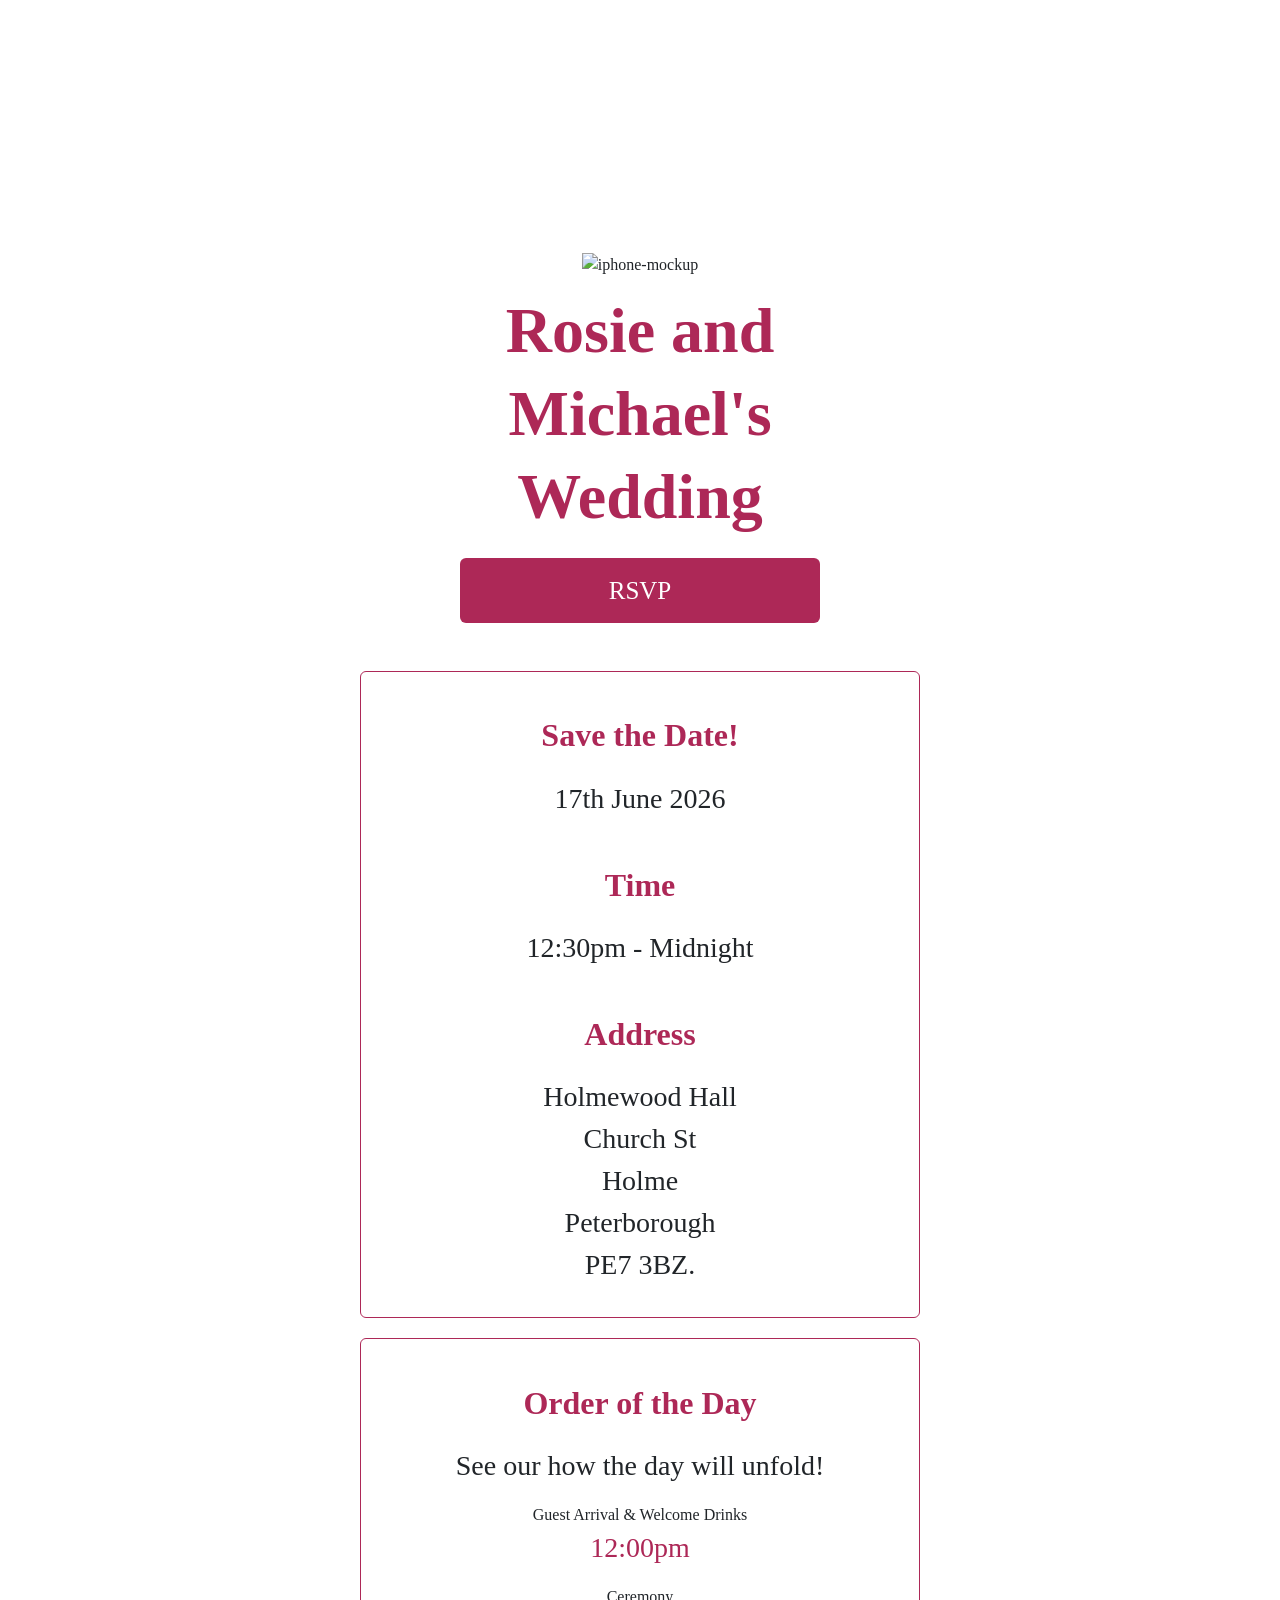
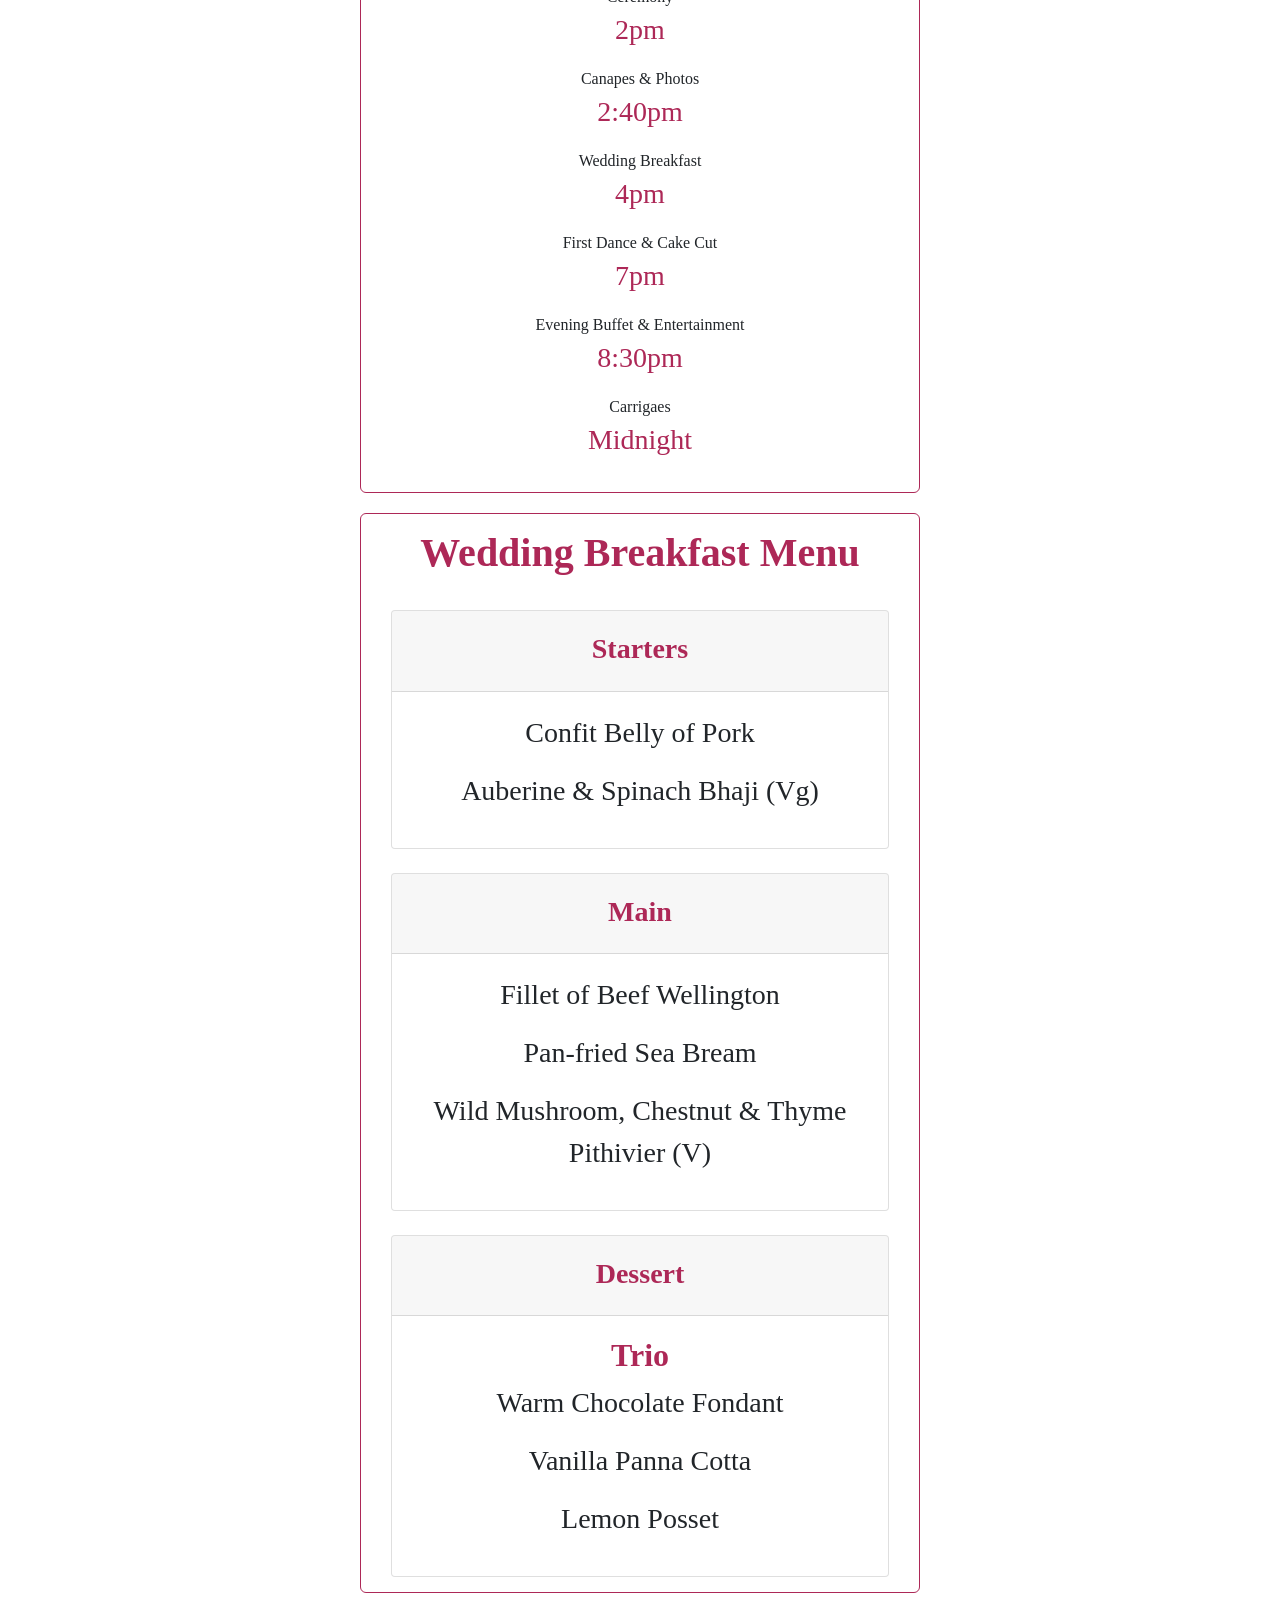
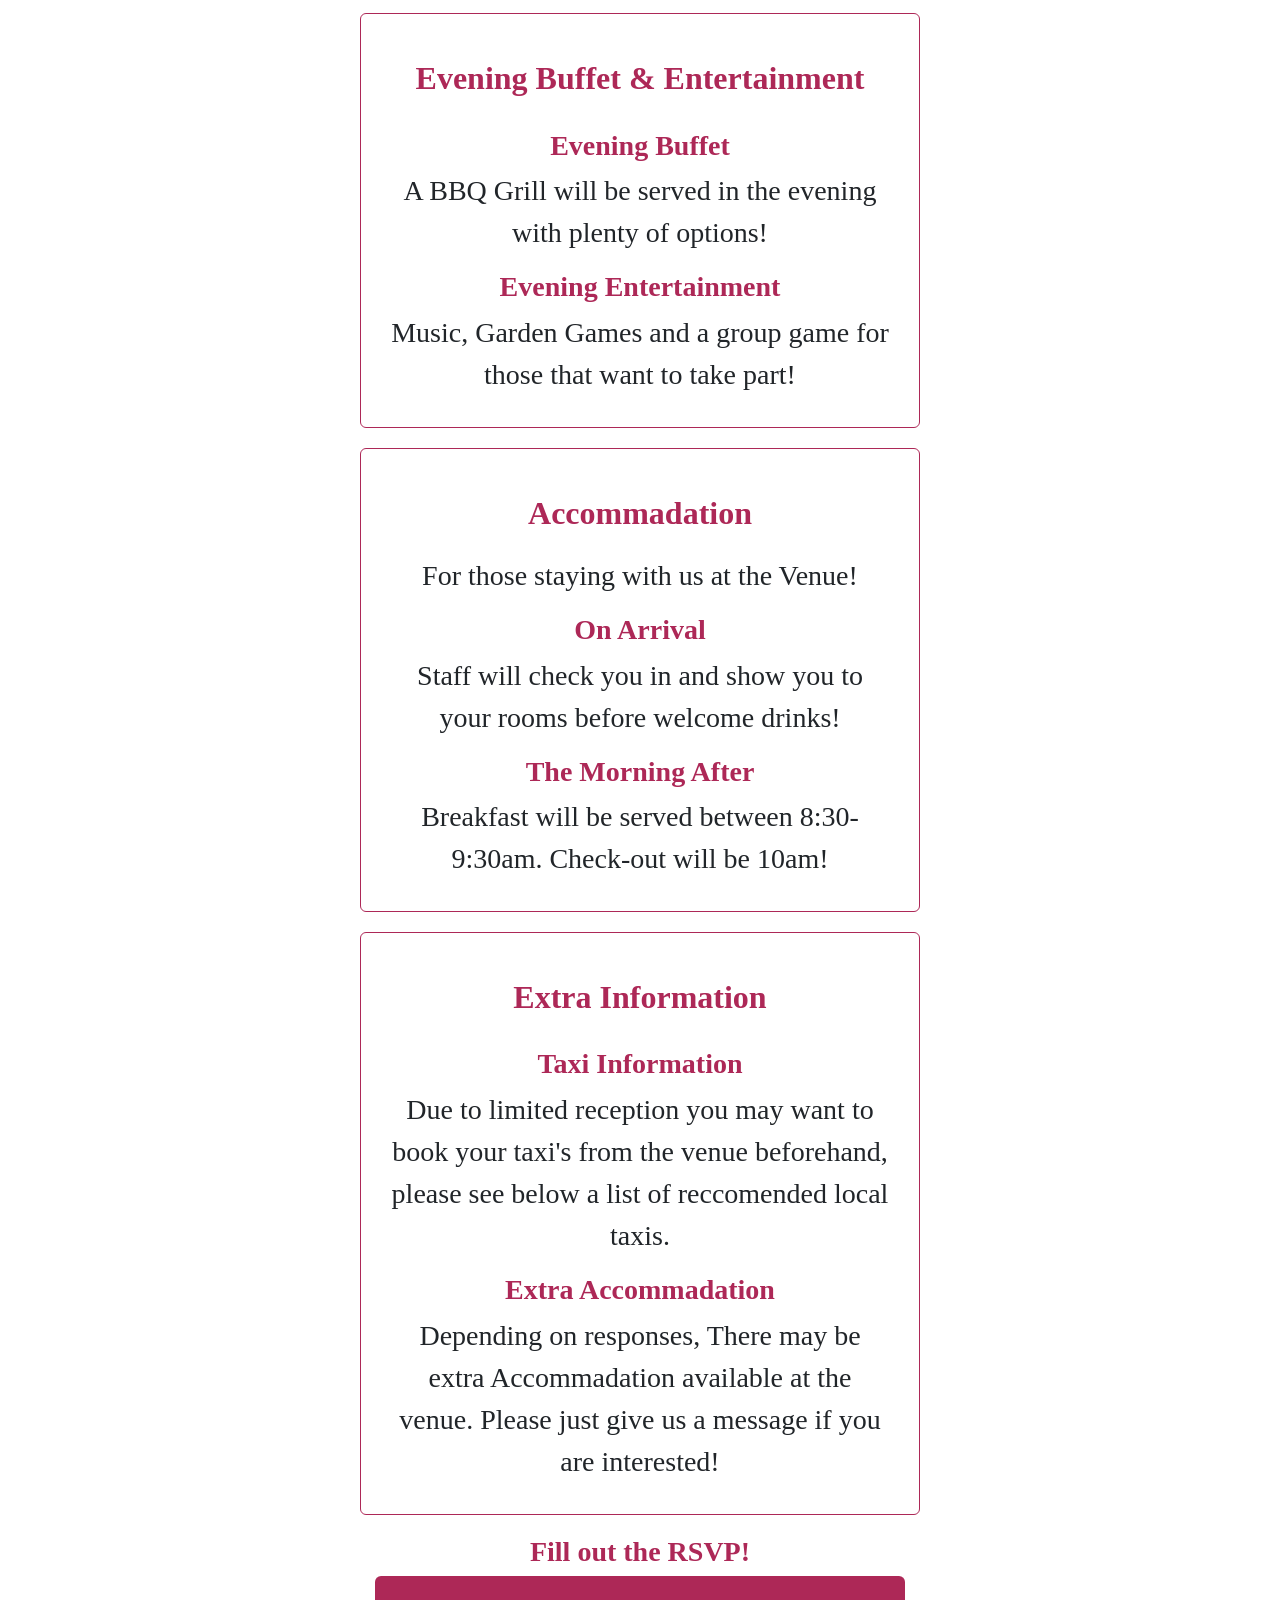
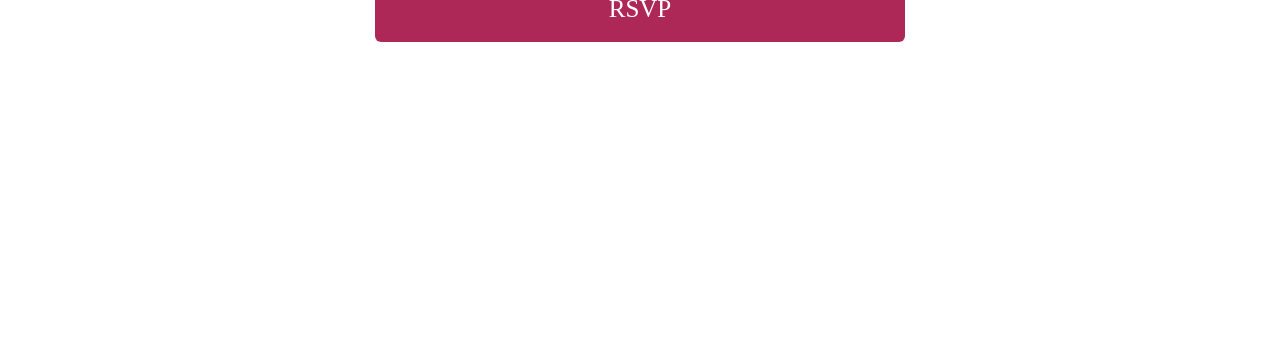
==== commit d9a834db: "Various changes" ====
--- a/index.html
+++ b/index.html
@@ -78,25 +78,25 @@
                         <p>See our how the day will unfold!</p>
                     </div>
                     <div >
-                        <p id="OOTDItem">Guest Arrival & Welcome Drinks</p><br><p id="OOTDTime">12:00pm</p>
-                    </div>
-                    <div >
-                        <p id="OOTDItem">Ceremony</p><br><p id="OOTDTime">2pm</p>
-                    </div>
-                    <div >
-                        <p id="OOTDItem">Canapes & Photos</p><br><p id="OOTDTime">2:40pm</p>
-                    </div>
-                    <div >
-                        <p id="OOTDItem">Wedding Breakfast</p><br><p id="OOTDTime">4pm</p>
-                    </div>
-                    <div >
-                        <p id="OOTDItem">First Dance & Cake Cut</p><br><p id="OOTDTime">7pm</p>
-                    </div>
-                    <div >
-                        <p id="OOTDItem">Evening Buffet & Entertainment</p><br><p id="OOTDTime">8:30pm</p>
-                    </div>
-                    <div >
-                        <p id="OOTDItem">Carrigaes</p><br><p id="OOTDTime">Midnight</p>
+                        <p id="OOTDItem"></p>Guest Arrival & Welcome Drinks<p id="OOTDTime">12:00pm</p>
+                    </div>
+                    <div >
+                        <p id="OOTDItem"></p>Ceremony<p id="OOTDTime">2pm</p>
+                    </div>
+                    <div >
+                        <p id="OOTDItem"></p>Canapes & Photos<p id="OOTDTime">2:40pm</p>
+                    </div>
+                    <div >
+                        <p id="OOTDItem"></p>Wedding Breakfast<p id="OOTDTime">4pm</p>
+                    </div>
+                    <div >
+                        <p id="OOTDItem"></p>First Dance & Cake Cut<p id="OOTDTime">7pm</p>
+                    </div>
+                    <div >
+                        <p id="OOTDItem"></p>Evening Buffet & Entertainment<p id="OOTDTime">8:30pm</p>
+                    </div>
+                    <div >
+                        <p id="OOTDItem"></p>Carrigaes<p id="OOTDTime">Midnight</p>
                     </div>
                 </div>
             </div>
@@ -121,6 +121,7 @@
                             </div>
                         </div>
                     </div>
+                    <br>
                     <div>
                         <div class="card">
                             <div class="card-header">
@@ -133,6 +134,7 @@
                             </div>
                         </div>
                     </div>
+                    <br>
                     <div >
                         <div class="card">
                             <div class="card-header">
@@ -159,10 +161,10 @@
                         <p></p>
                     </div>
                     <div >
-                        <h3 id="EveTitle">Evening Buffet</h3><br><p id="EveDet">A BBQ Grill will be served in the evening with plenty of options!</p>
-                    </div>
-                    <div >
-                        <h3 id="EveTitle">Evening Entertainment</h3><br><p id="EveDet">Music, Garden Games and a group game for those that want to take part!</p>
+                        <h3 id="EveTitle">Evening Buffet</h3><p id="EveDet">A BBQ Grill will be served in the evening with plenty of options!</p>
+                    </div>
+                    <div >
+                        <h3 id="EveTitle">Evening Entertainment</h3><p id="EveDet">Music, Garden Games and a group game for those that want to take part!</p>
                     </div>
                 </div>
             </div>
@@ -178,10 +180,10 @@
                         <p>For those staying with us at the Venue!</p>
                     </div>
                     <div >
-                        <h3 id="Acc">On Arrival</h3><br><p id="AccDet">Staff will check you in and show you to your rooms before welcome drinks!</p>
-                    </div>
-                    <div >
-                        <h3 id="Acc">The Morning After</h3><br><p id="AccDet">Breakfast will be served between 8:30-9:30am. Check-out will be 10am!</p>
+                        <h3 id="Acc">On Arrival</h3><p id="AccDet">Staff will check you in and show you to your rooms before welcome drinks!</p>
+                    </div>
+                    <div >
+                        <h3 id="Acc">The Morning After</h3><p id="AccDet">Breakfast will be served between 8:30-9:30am. Check-out will be 10am!</p>
                     </div>
                 </div>
             </div>
@@ -194,13 +196,13 @@
                 <div>
                     <div >
                         <h2 class="feature-heading">Extra Information</h2>
-                        <p>For those staying with us at the Venue!</p>
-                    </div>
-                    <div >
-                        <h3 id="Acc">On Arrival</h3><br><p id="AccDet">Staff will check you in and show you to your rooms before welcome drinks!</p>
-                    </div>
-                    <div >
-                        <h3 id="Acc">The Morning After</h3><br><p id="AccDet">Breakfast will be served between 8:30-9:30am. Check-out will be 10am!</p>
+                        <p></p>
+                    </div>
+                    <div >
+                        <h3 id="Acc">Taxi Information</h3><p id="AccDet">Due to limited reception you may want to book your taxi's from the venue beforehand, please see below a list of reccomended local taxis.</p>
+                    </div>
+                    <div >
+                        <h3 id="Acc">Extra Accommadation</h3><p id="AccDet">Depending on responses, There may be extra Accommadation available at the venue. Please just give us a message if you are interested!</p>
                     </div>
                 </div>
             </div>
--- a/styles.css
+++ b/styles.css
@@ -114,19 +114,10 @@
     color: #ad2857;
 }
 
-#OOTDItem{
-    font-weight: bold;
-}
-
 .section-heading {
     font-size: clamp(1.75rem, 4vw, 2.5rem);
     padding-bottom: 5%;
 }
-
-.card {
-    padding-top: 20%;
-}
-
 
 /*.sect {
      background-image: url("NewImages/Background.jpg");
@@ -175,6 +166,9 @@
 
 /* Call to Action Section Id's */
 
+#cta {
+    padding-bottom: 50%;
+}
 
 #title-img {
     align-self: center;
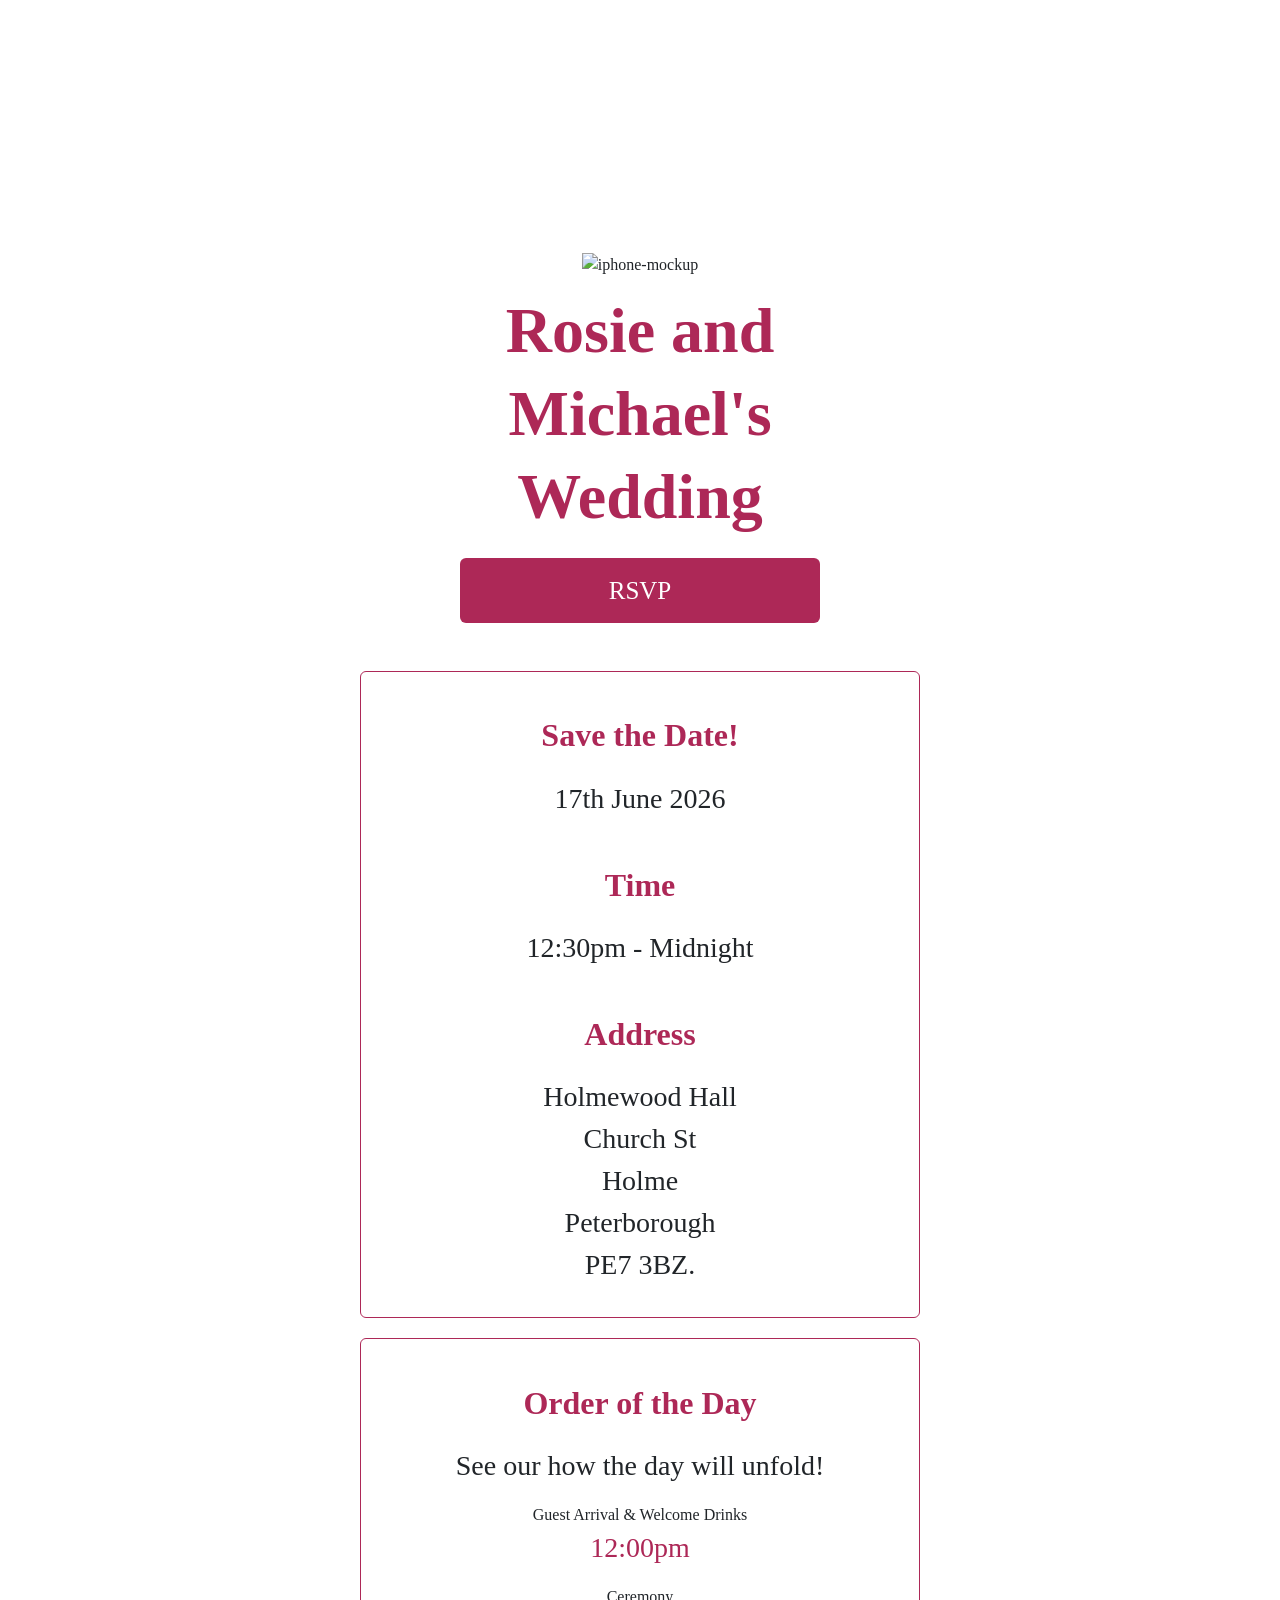
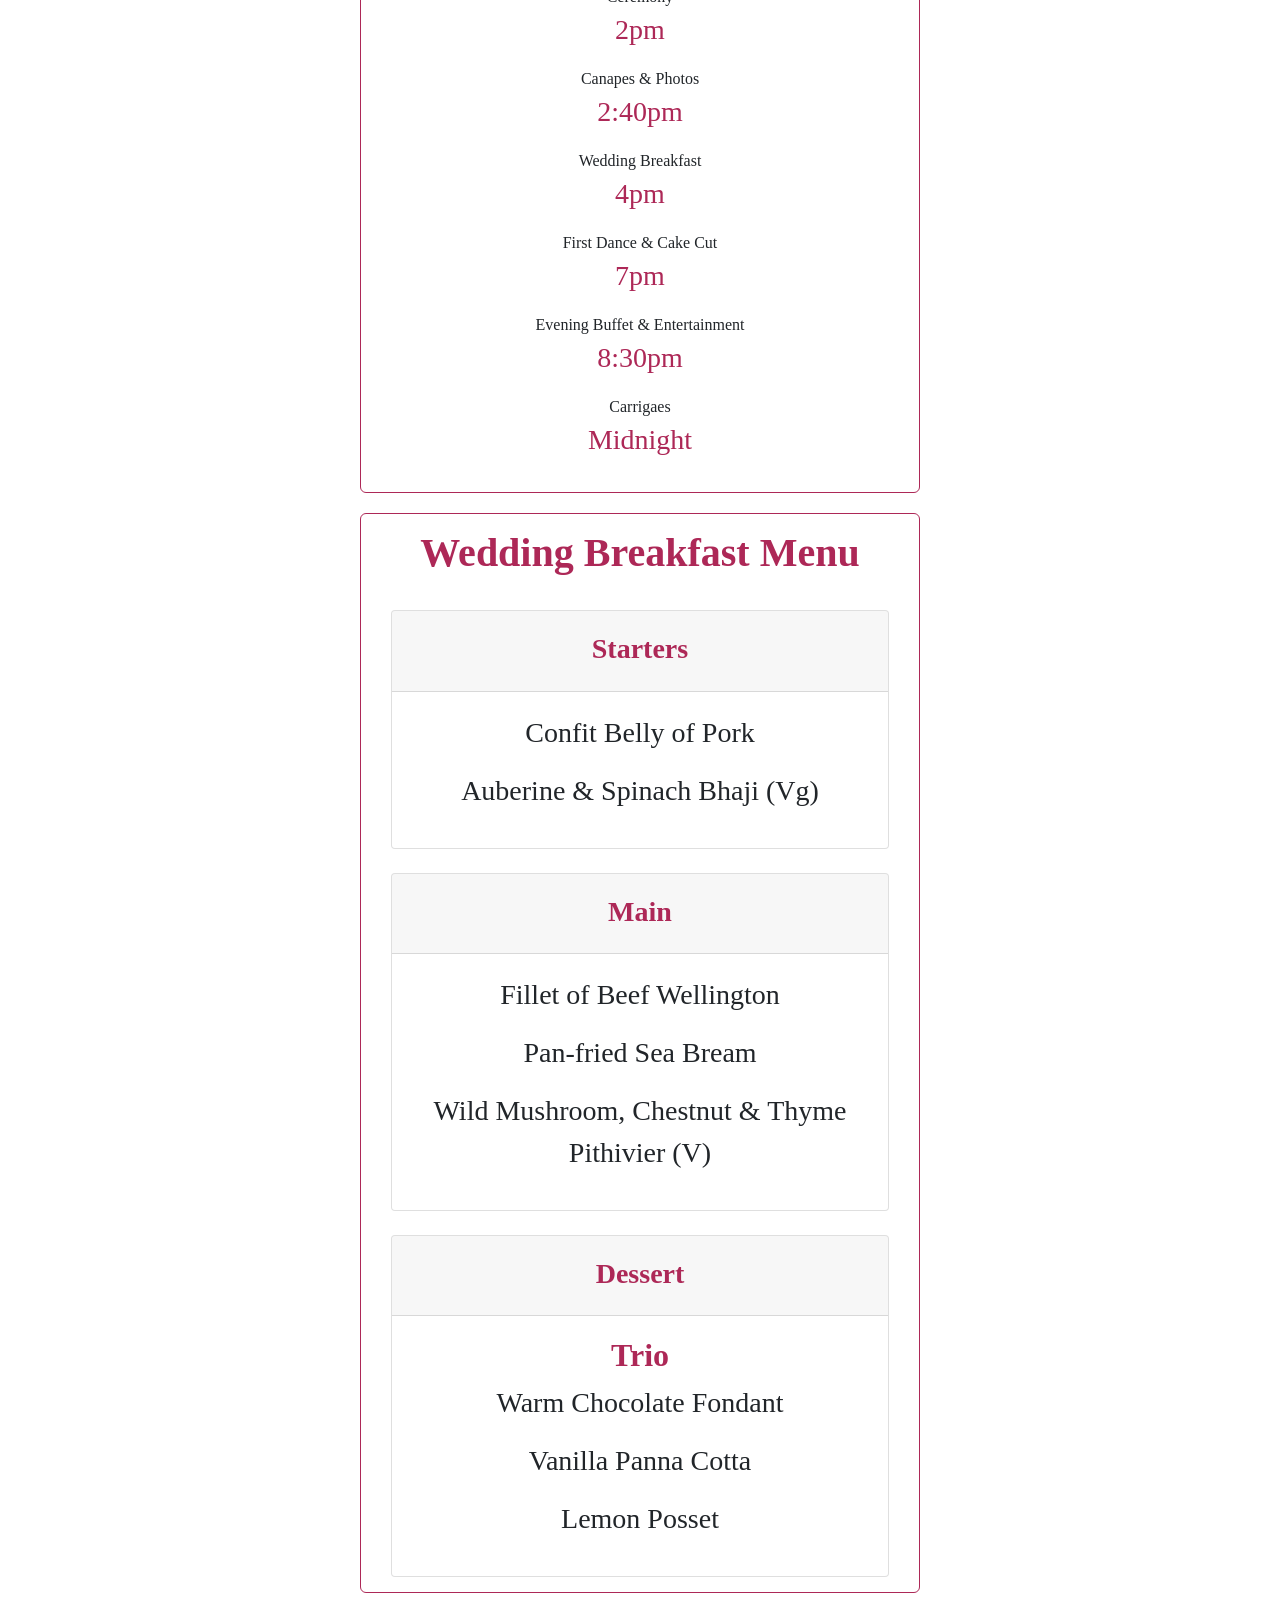
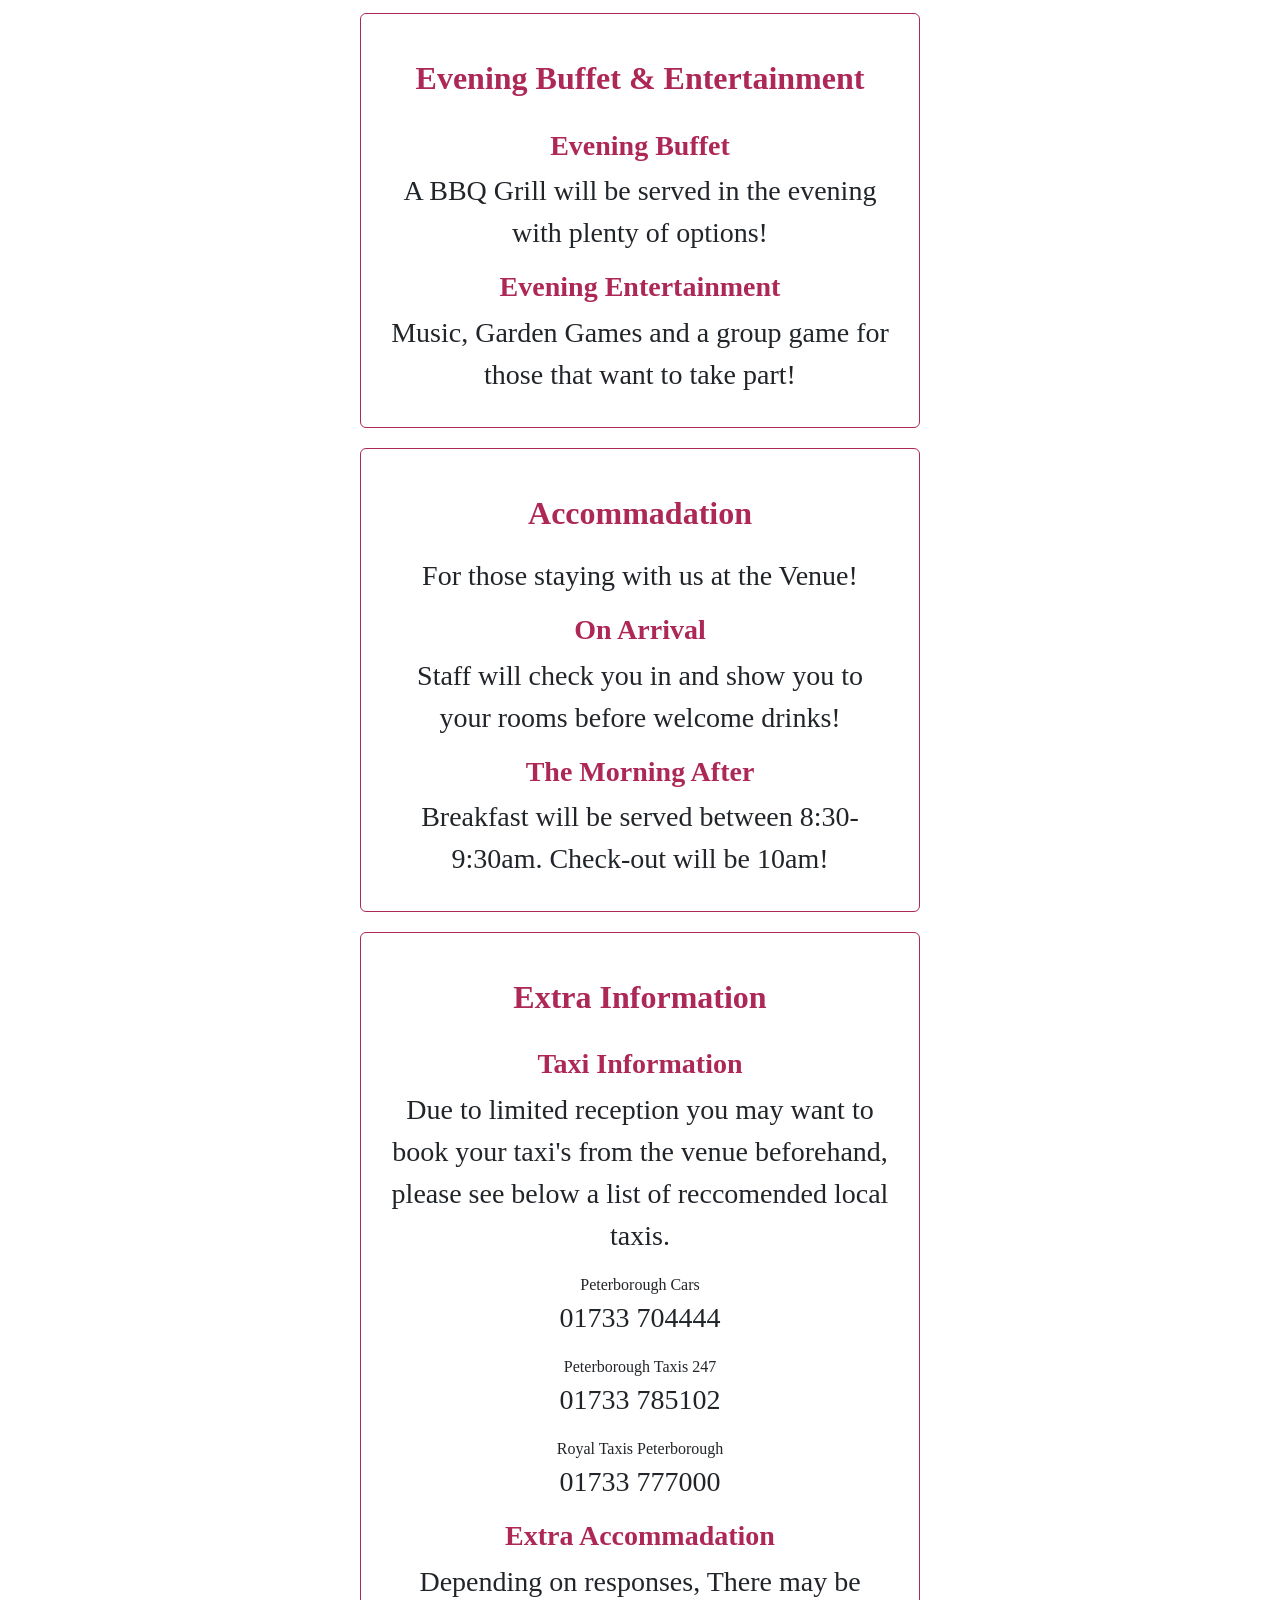
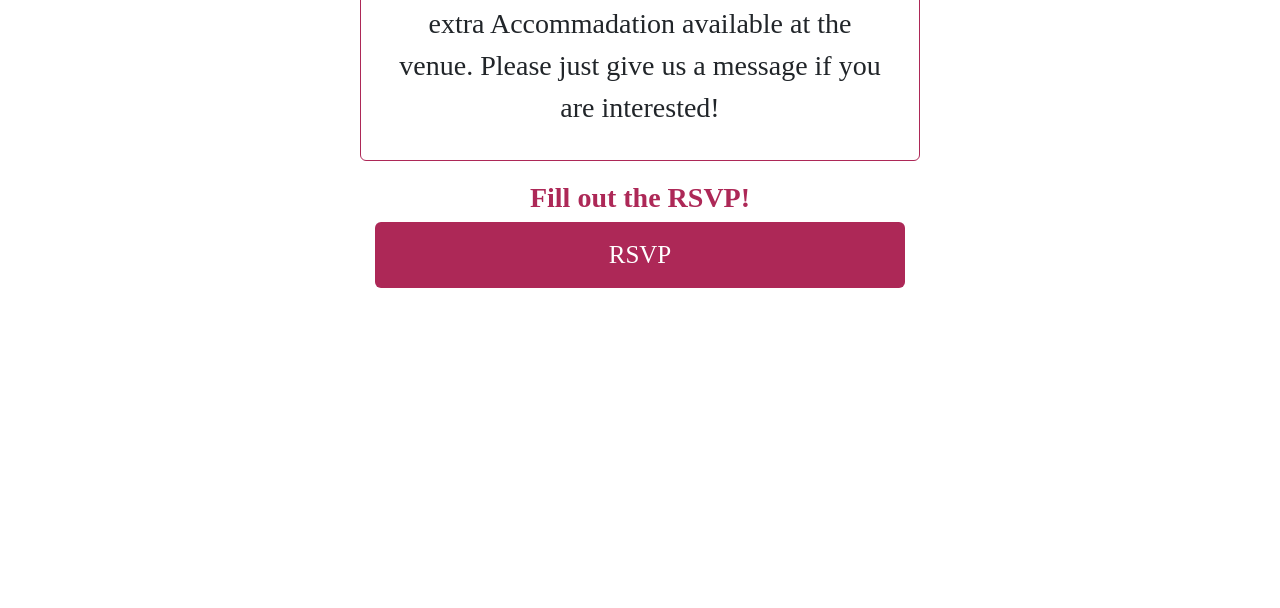
==== commit 52f67d14: "Add Taxi Info" ====
--- a/index.html
+++ b/index.html
@@ -200,6 +200,15 @@
                     </div>
                     <div >
                         <h3 id="Acc">Taxi Information</h3><p id="AccDet">Due to limited reception you may want to book your taxi's from the venue beforehand, please see below a list of reccomended local taxis.</p>
+                        <div >
+                            <p id="Taxi"></p>Peterborough Cars<p id="TaxiNum">01733 704444</p>
+                        </div>
+                        <div >
+                            <p id="Taxi"></p>Peterborough Taxis 247<p id="TaxiNum">01733 785102</p>
+                        </div>
+                        <div >
+                            <p id="Taxi"></p>Royal Taxis Peterborough<p id="TaxiNum">01733 777000</p>
+                        </div>
                     </div>
                     <div >
                         <h3 id="Acc">Extra Accommadation</h3><p id="AccDet">Depending on responses, There may be extra Accommadation available at the venue. Please just give us a message if you are interested!</p>
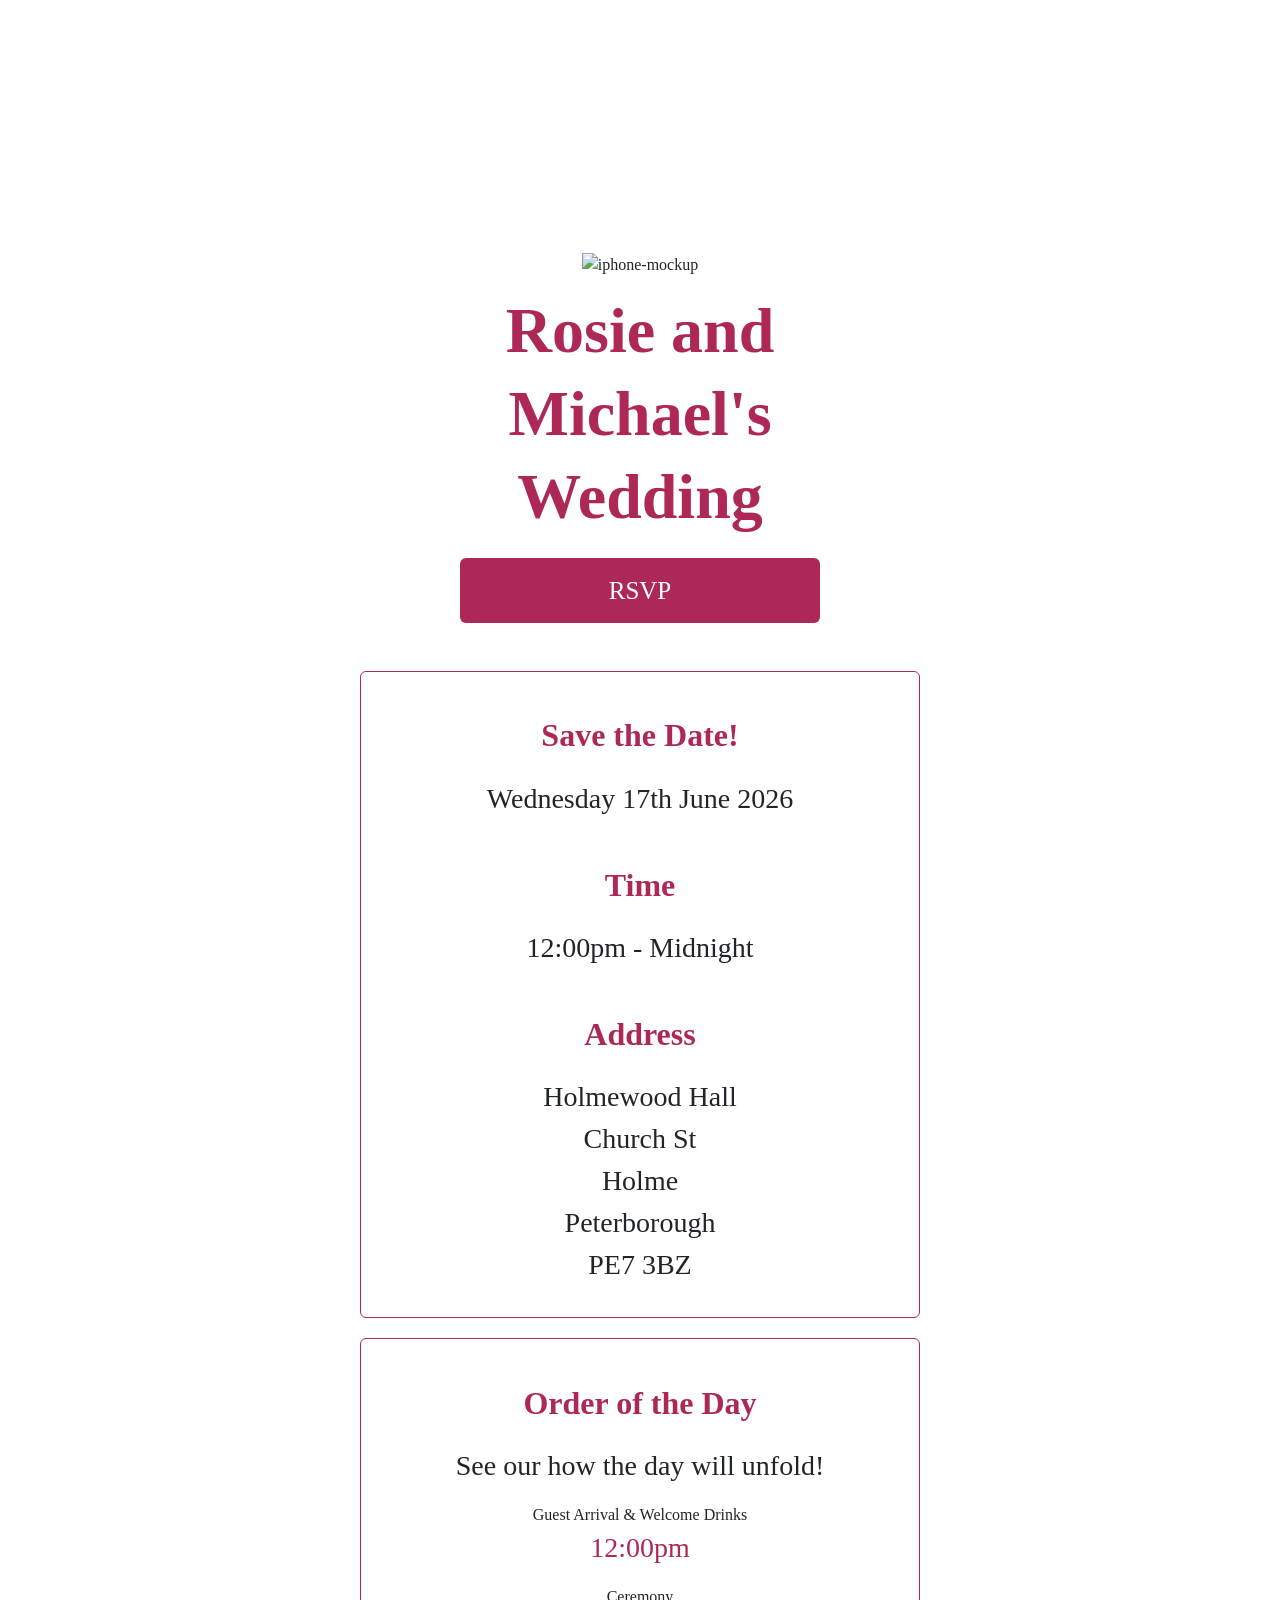
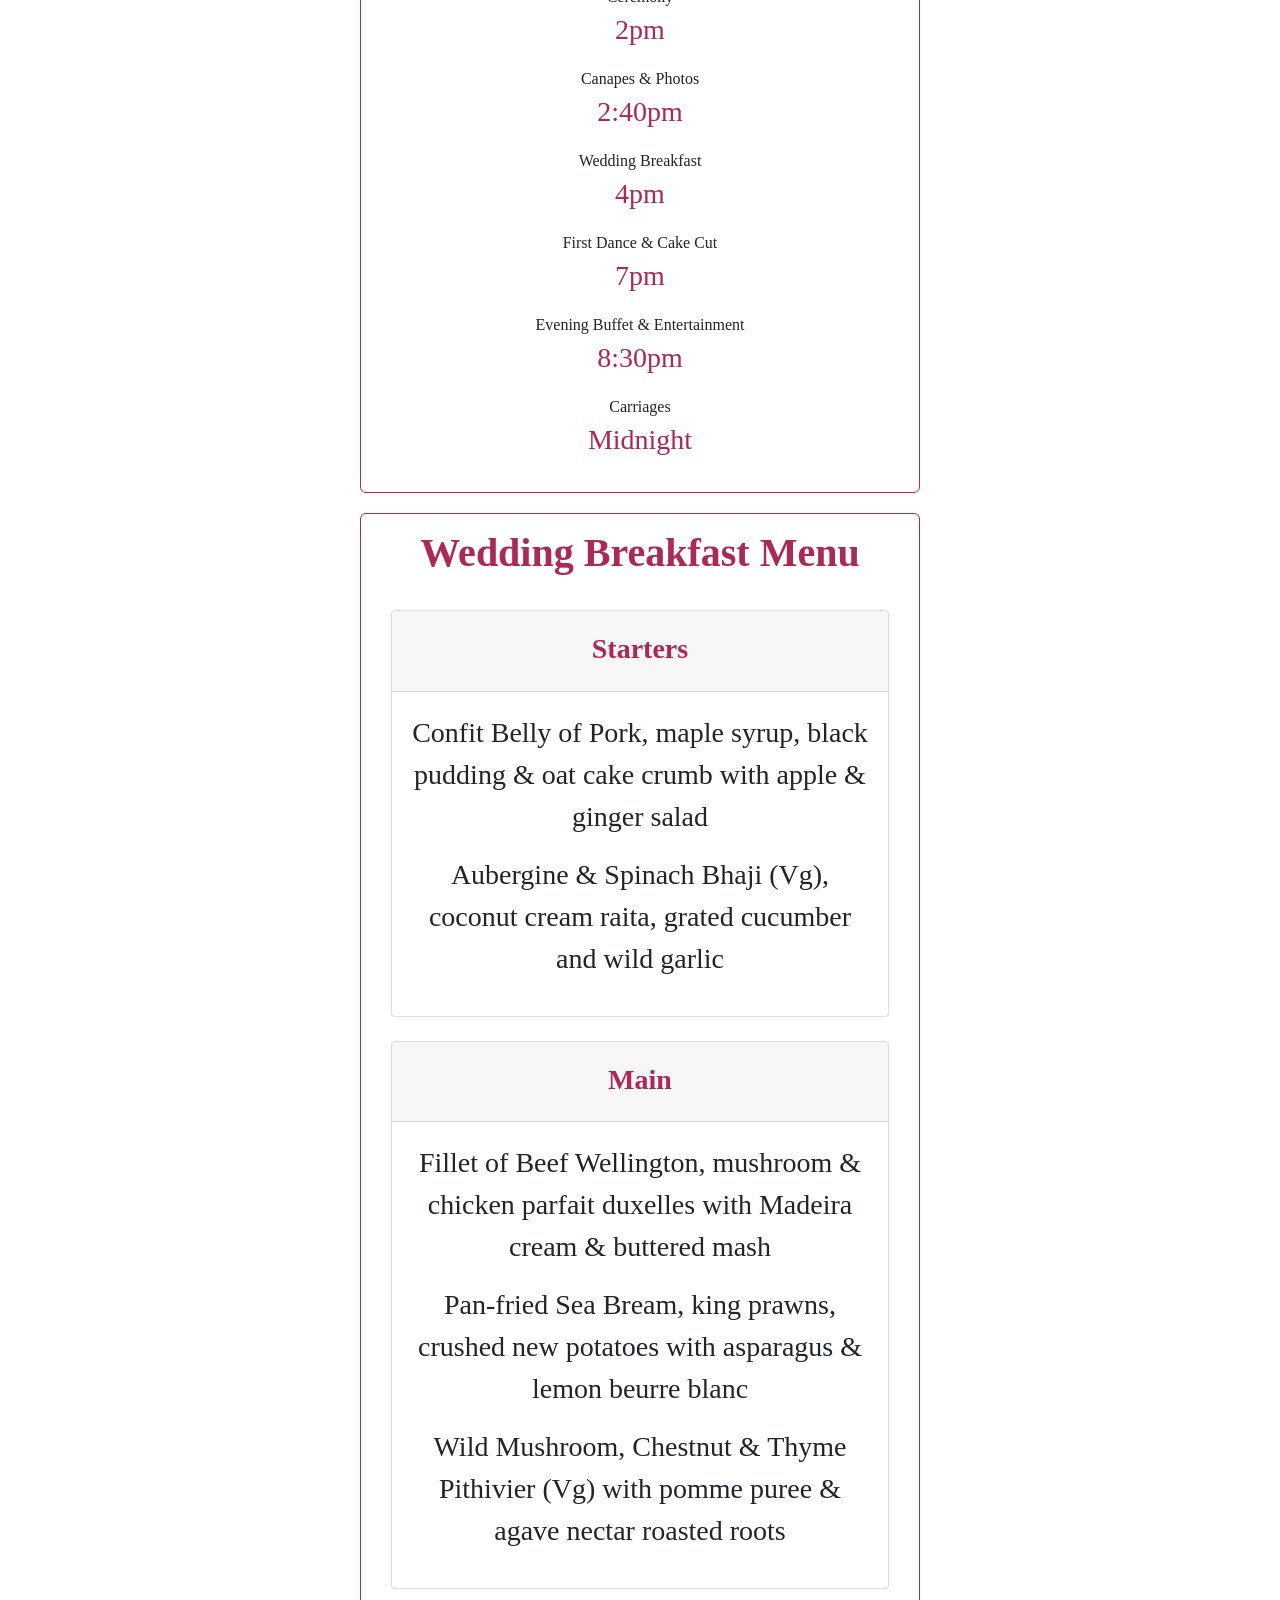
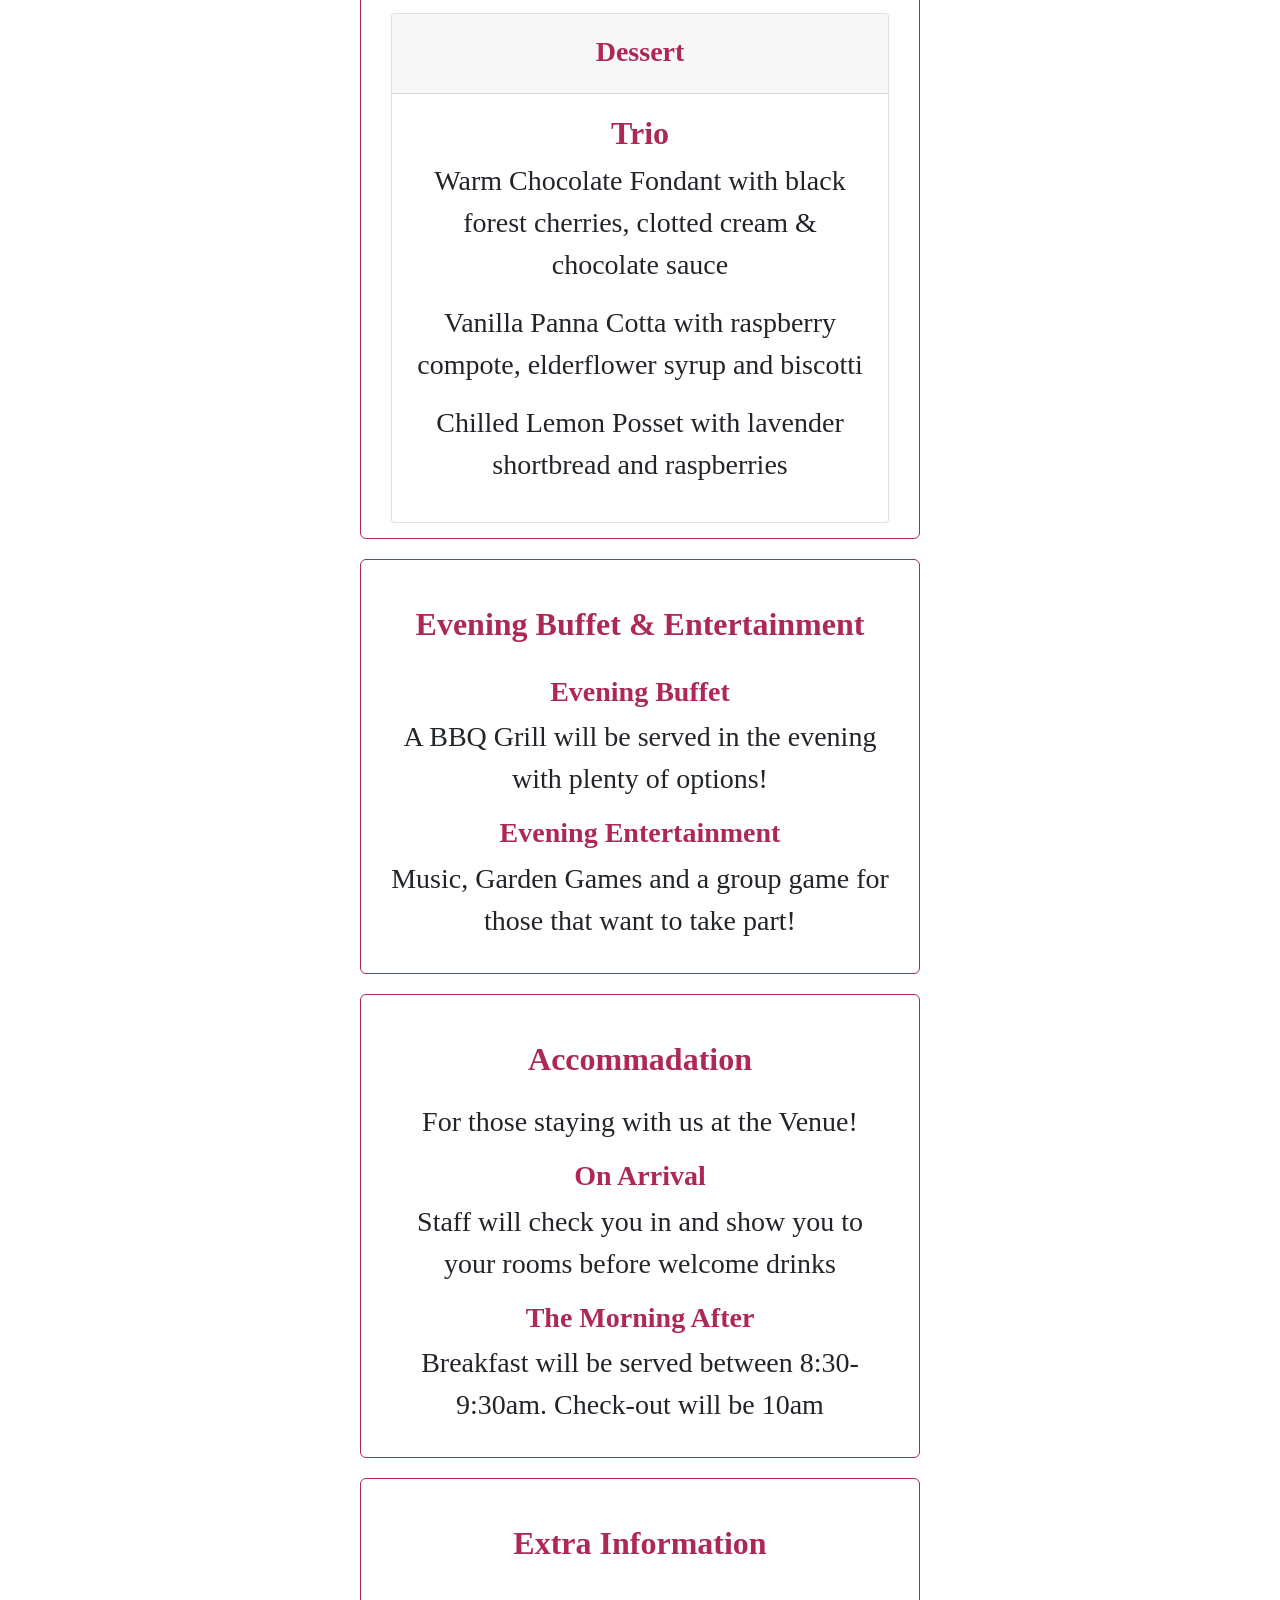
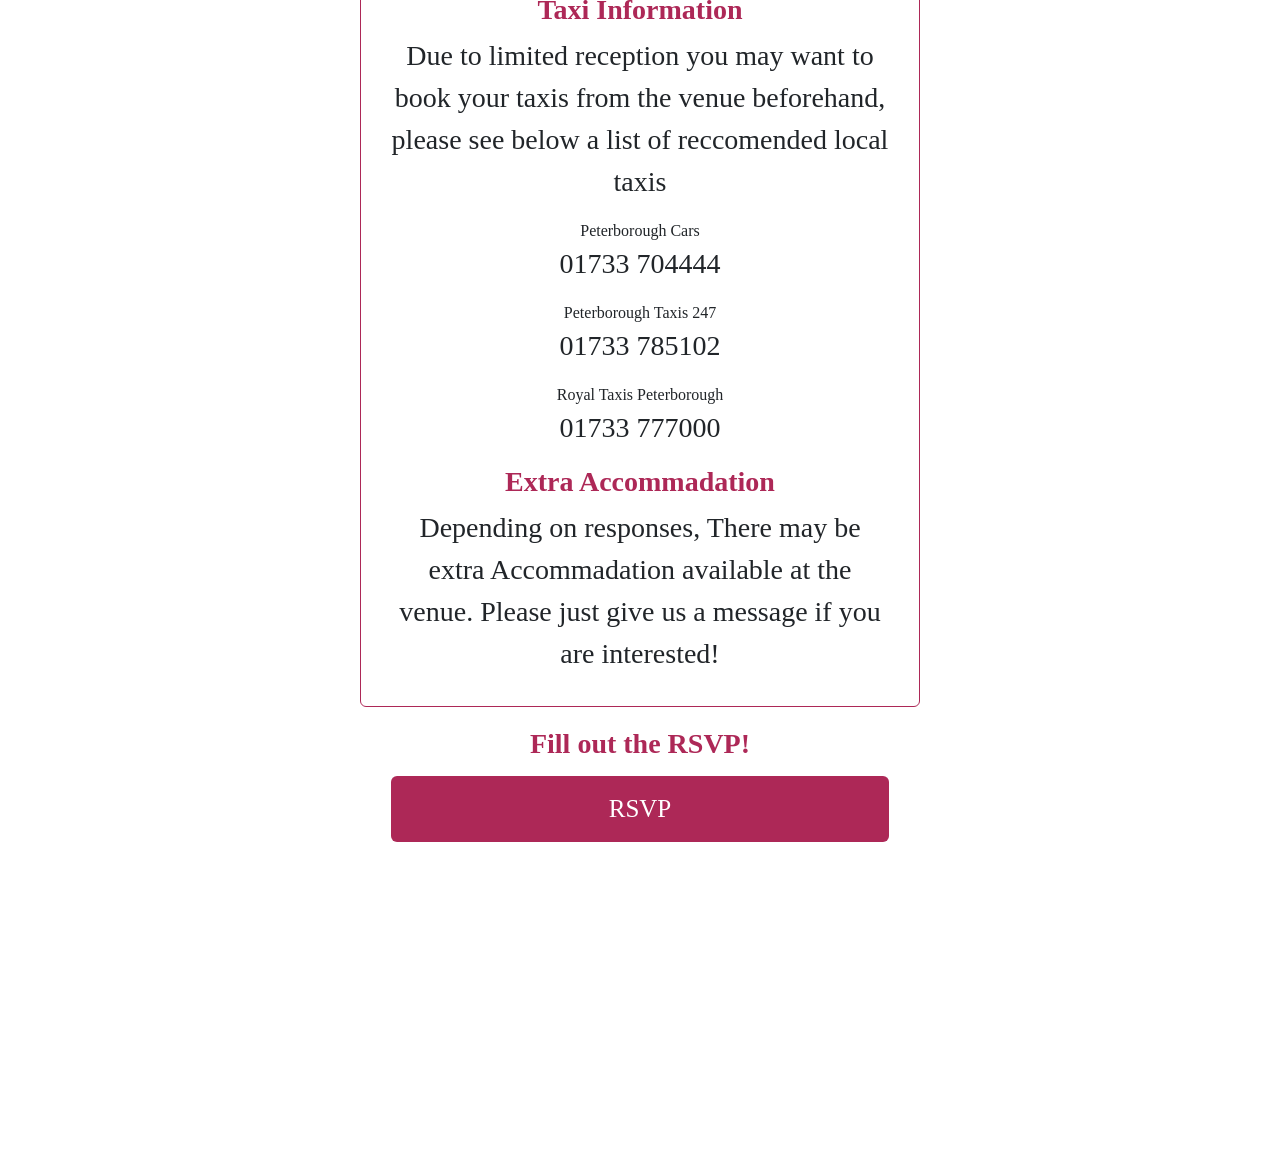
==== commit 258a5e00: "Typo changes and final cleanup" ====
--- a/index.html
+++ b/index.html
@@ -50,17 +50,17 @@
 
                <div>
                     <h2 class="feature-heading">Save the Date!</h2>
-                    <p>17th June 2026</p>
+                    <p>Wednesday 17th June 2026</p>
                 </div>
                 <div>
 
                     <h2 class="feature-heading">Time</h2>
-                    <p>12:30pm - Midnight</p>
+                    <p>12:00pm - Midnight</p>
                 </div>
                 <div>
 
                     <h2 class="feature-heading">Address</h2>
-                    <p class="address">Holmewood Hall<br>Church St<br>Holme<br>Peterborough<br>PE7 3BZ.</p>
+                    <p class="address">Holmewood Hall<br>Church St<br>Holme<br>Peterborough<br>PE7 3BZ</p>
                 </div>
             </div>
         </div>
@@ -96,7 +96,7 @@
                         <p id="OOTDItem"></p>Evening Buffet & Entertainment<p id="OOTDTime">8:30pm</p>
                     </div>
                     <div >
-                        <p id="OOTDItem"></p>Carrigaes<p id="OOTDTime">Midnight</p>
+                        <p id="OOTDItem"></p>Carriages<p id="OOTDTime">Midnight</p>
                     </div>
                 </div>
             </div>
@@ -116,8 +116,8 @@
                                 <h3 class="about-heading">Starters</h3>
                             </div>
                             <div class="card-body">
-                                <p>Confit Belly of Pork</p>
-                                <p>Auberine & Spinach Bhaji (Vg)</p>
+                                <p>Confit Belly of Pork, maple syrup, black pudding & oat cake crumb with apple & ginger salad</p>
+                                <p>Aubergine & Spinach Bhaji (Vg), coconut cream raita, grated cucumber and wild garlic</p>
                             </div>
                         </div>
                     </div>
@@ -128,9 +128,9 @@
                                 <h3 class="about-heading">Main</h3>
                             </div>
                             <div class="card-body">
-                                <p>Fillet of Beef Wellington</p>
-                                <p>Pan-fried Sea Bream</p>
-                                <p>Wild Mushroom, Chestnut & Thyme Pithivier (V)</p>
+                                <p>Fillet of Beef Wellington, mushroom & chicken parfait duxelles with Madeira cream & buttered mash</p>
+                                <p>Pan-fried Sea Bream, king prawns, crushed new potatoes with asparagus & lemon beurre blanc</p>
+                                <p>Wild Mushroom, Chestnut & Thyme Pithivier (Vg) with pomme puree & agave nectar roasted roots</p>
                             </div>
                         </div>
                     </div>
@@ -142,9 +142,9 @@
                             </div>
                             <div class="card-body">
                                 <h2>Trio</h2>
-                                <p>Warm Chocolate Fondant</p>
-                                <p>Vanilla Panna Cotta</p>
-                                <p>Lemon Posset</p>
+                                <p>Warm Chocolate Fondant with black forest cherries, clotted cream & chocolate sauce</p>
+                                <p>Vanilla Panna Cotta with raspberry compote, elderflower syrup and biscotti</p>
+                                <p>Chilled Lemon Posset with lavender shortbread and raspberries</p>
                             </div>
                         </div>
                     </div>
@@ -180,10 +180,10 @@
                         <p>For those staying with us at the Venue!</p>
                     </div>
                     <div >
-                        <h3 id="Acc">On Arrival</h3><p id="AccDet">Staff will check you in and show you to your rooms before welcome drinks!</p>
-                    </div>
-                    <div >
-                        <h3 id="Acc">The Morning After</h3><p id="AccDet">Breakfast will be served between 8:30-9:30am. Check-out will be 10am!</p>
+                        <h3 id="Acc">On Arrival</h3><p id="AccDet">Staff will check you in and show you to your rooms before welcome drinks</p>
+                    </div>
+                    <div >
+                        <h3 id="Acc">The Morning After</h3><p id="AccDet">Breakfast will be served between 8:30-9:30am. Check-out will be 10am</p>
                     </div>
                 </div>
             </div>
@@ -199,7 +199,7 @@
                         <p></p>
                     </div>
                     <div >
-                        <h3 id="Acc">Taxi Information</h3><p id="AccDet">Due to limited reception you may want to book your taxi's from the venue beforehand, please see below a list of reccomended local taxis.</p>
+                        <h3 id="Acc">Taxi Information</h3><p id="AccDet">Due to limited reception you may want to book your taxis from the venue beforehand, please see below a list of reccomended local taxis</p>
                         <div >
                             <p id="Taxi"></p>Peterborough Cars<p id="TaxiNum">01733 704444</p>
                         </div>
@@ -222,7 +222,7 @@
     <section id="cta" class="sect">
         <div class="container-fluid">
             <h3>Fill out the RSVP!</h3>
-            <button type="button">RSVP</button>
+            <a class="nav-link" href="RSVP/form.html"><button type="button">RSVP</button></a>
         </div>
     </section>
 
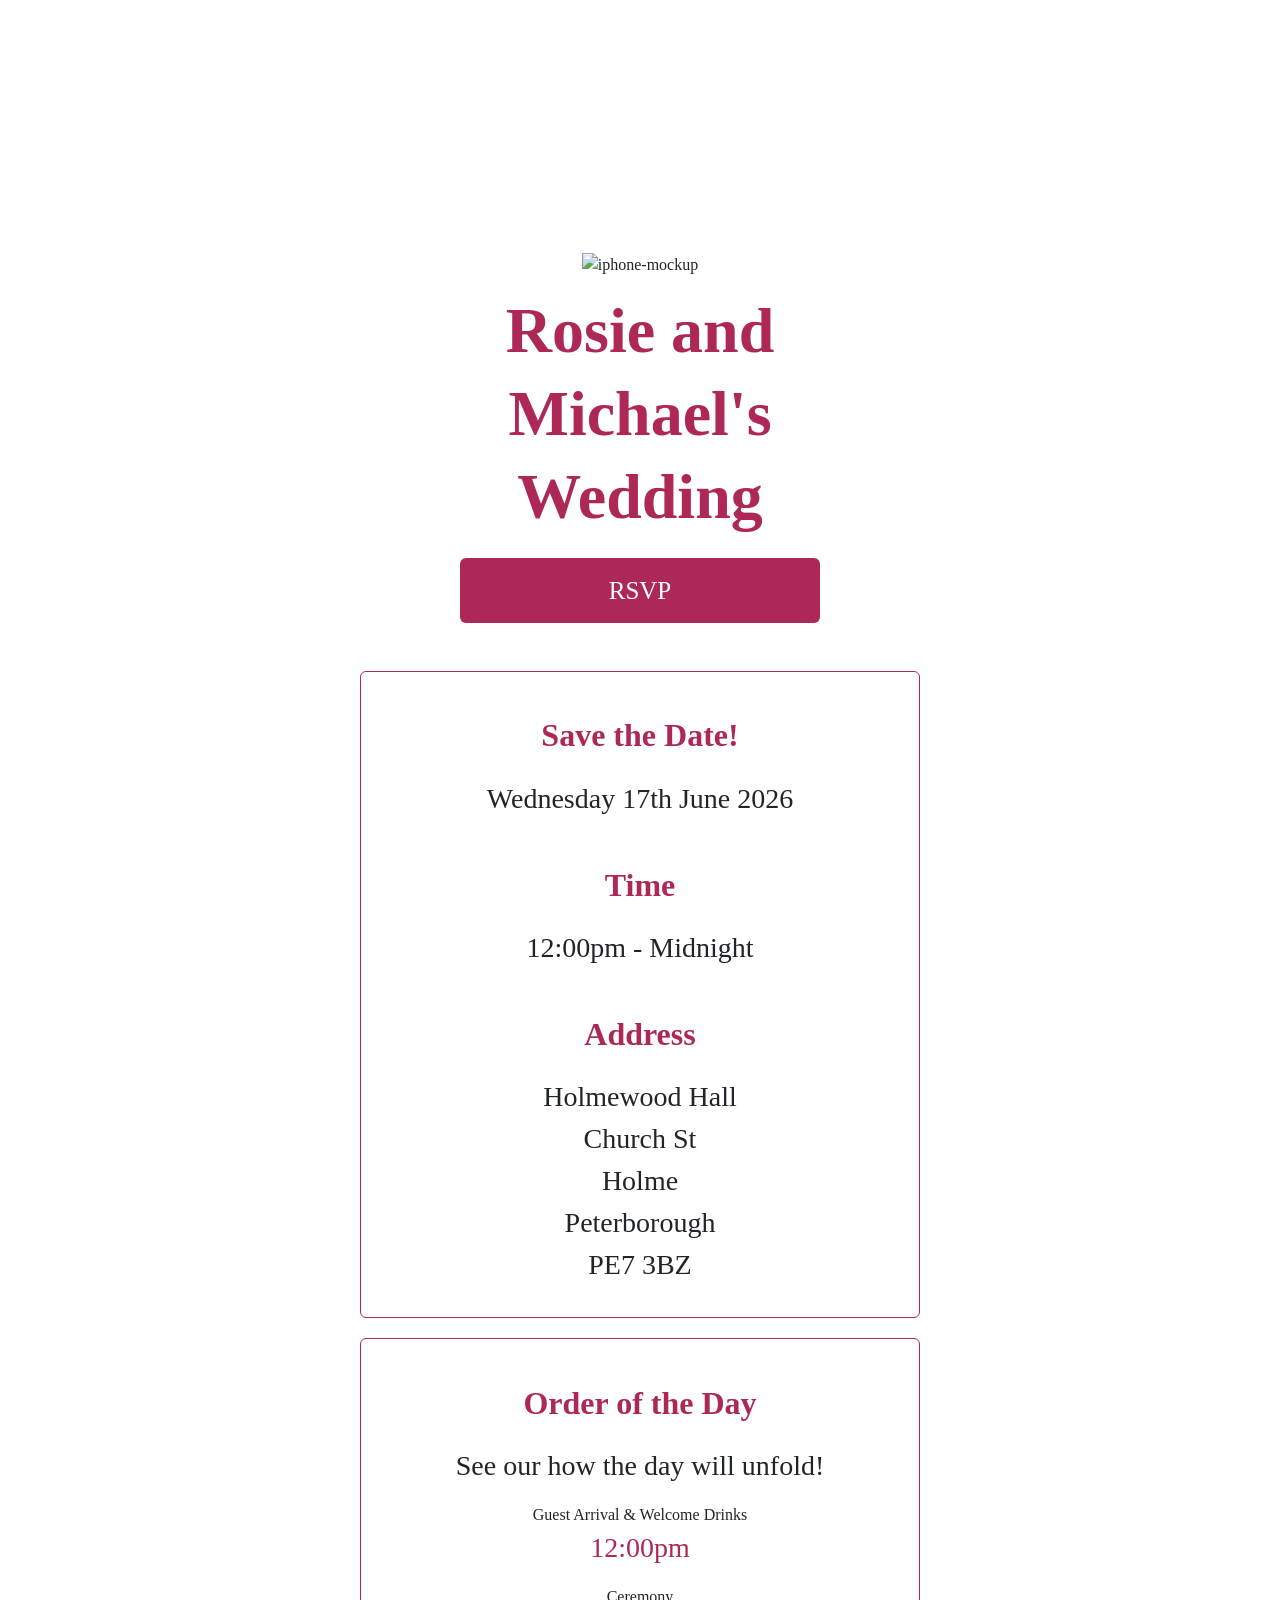
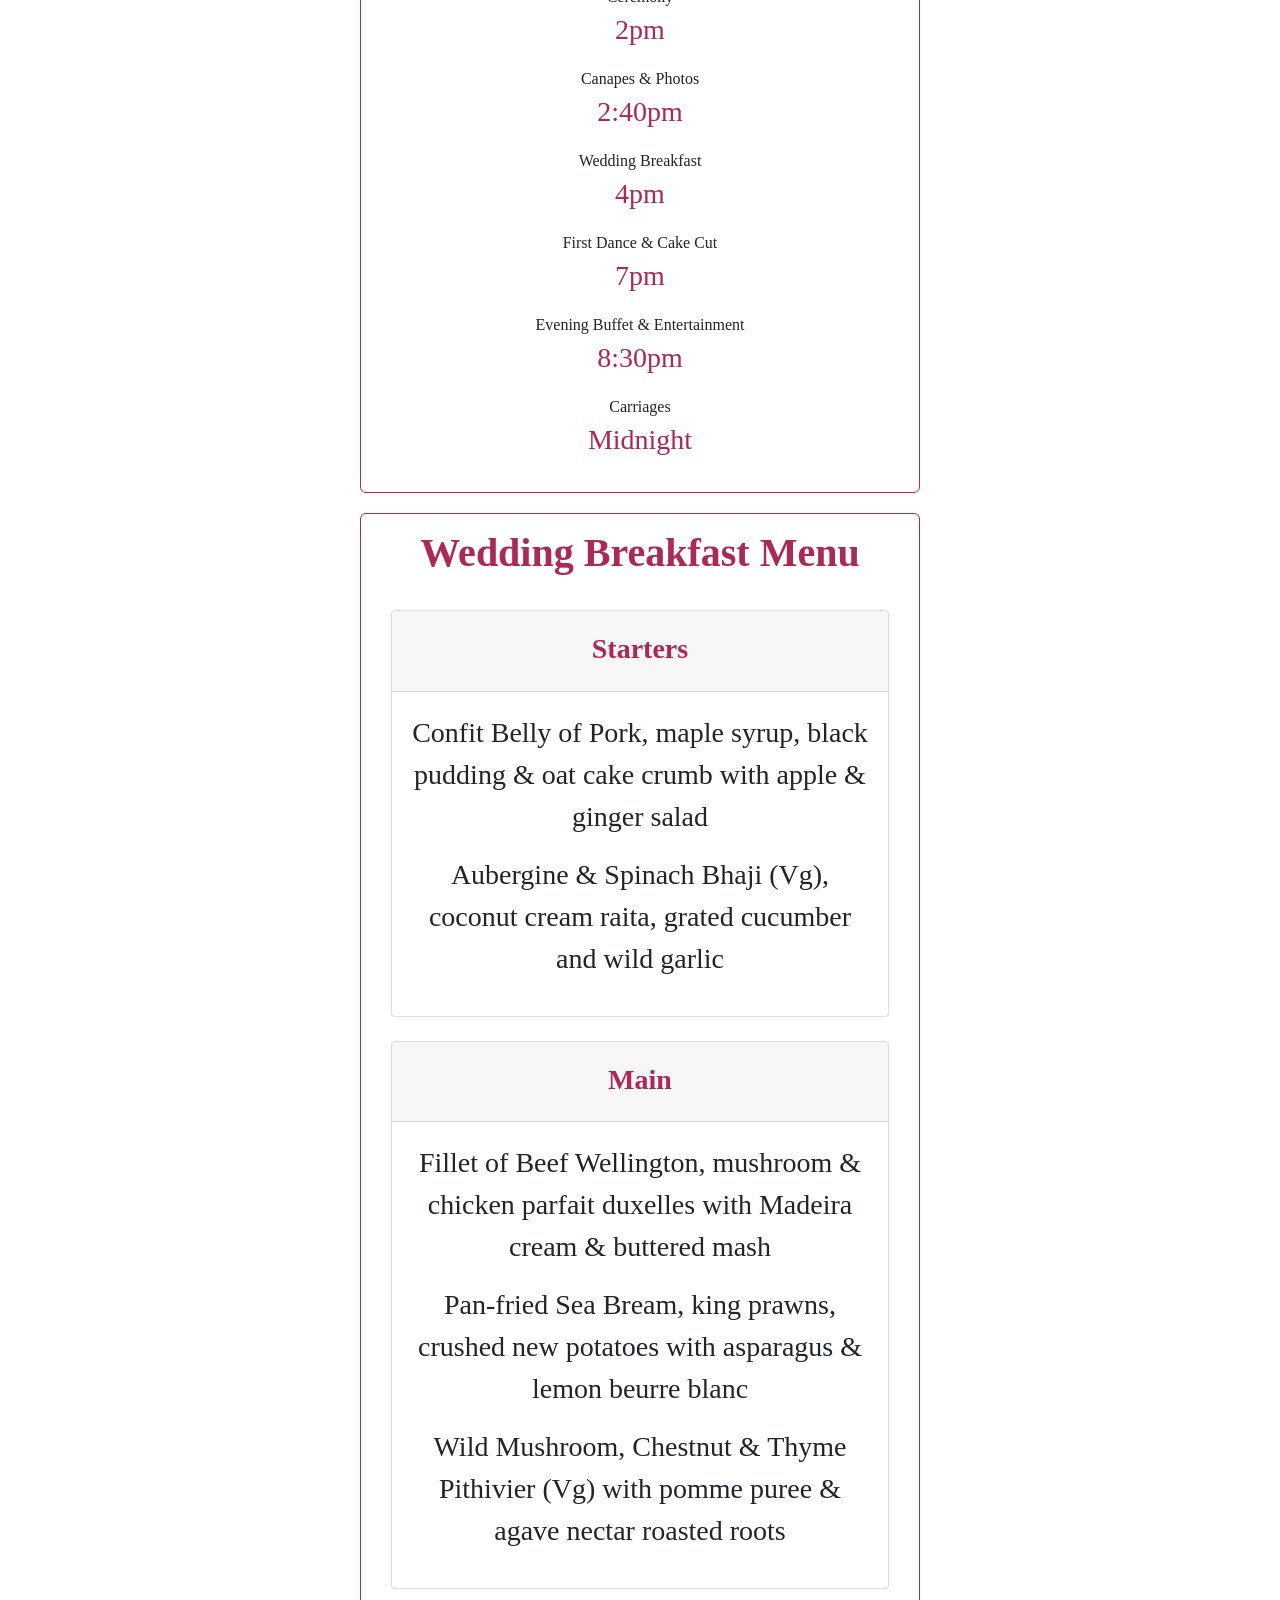
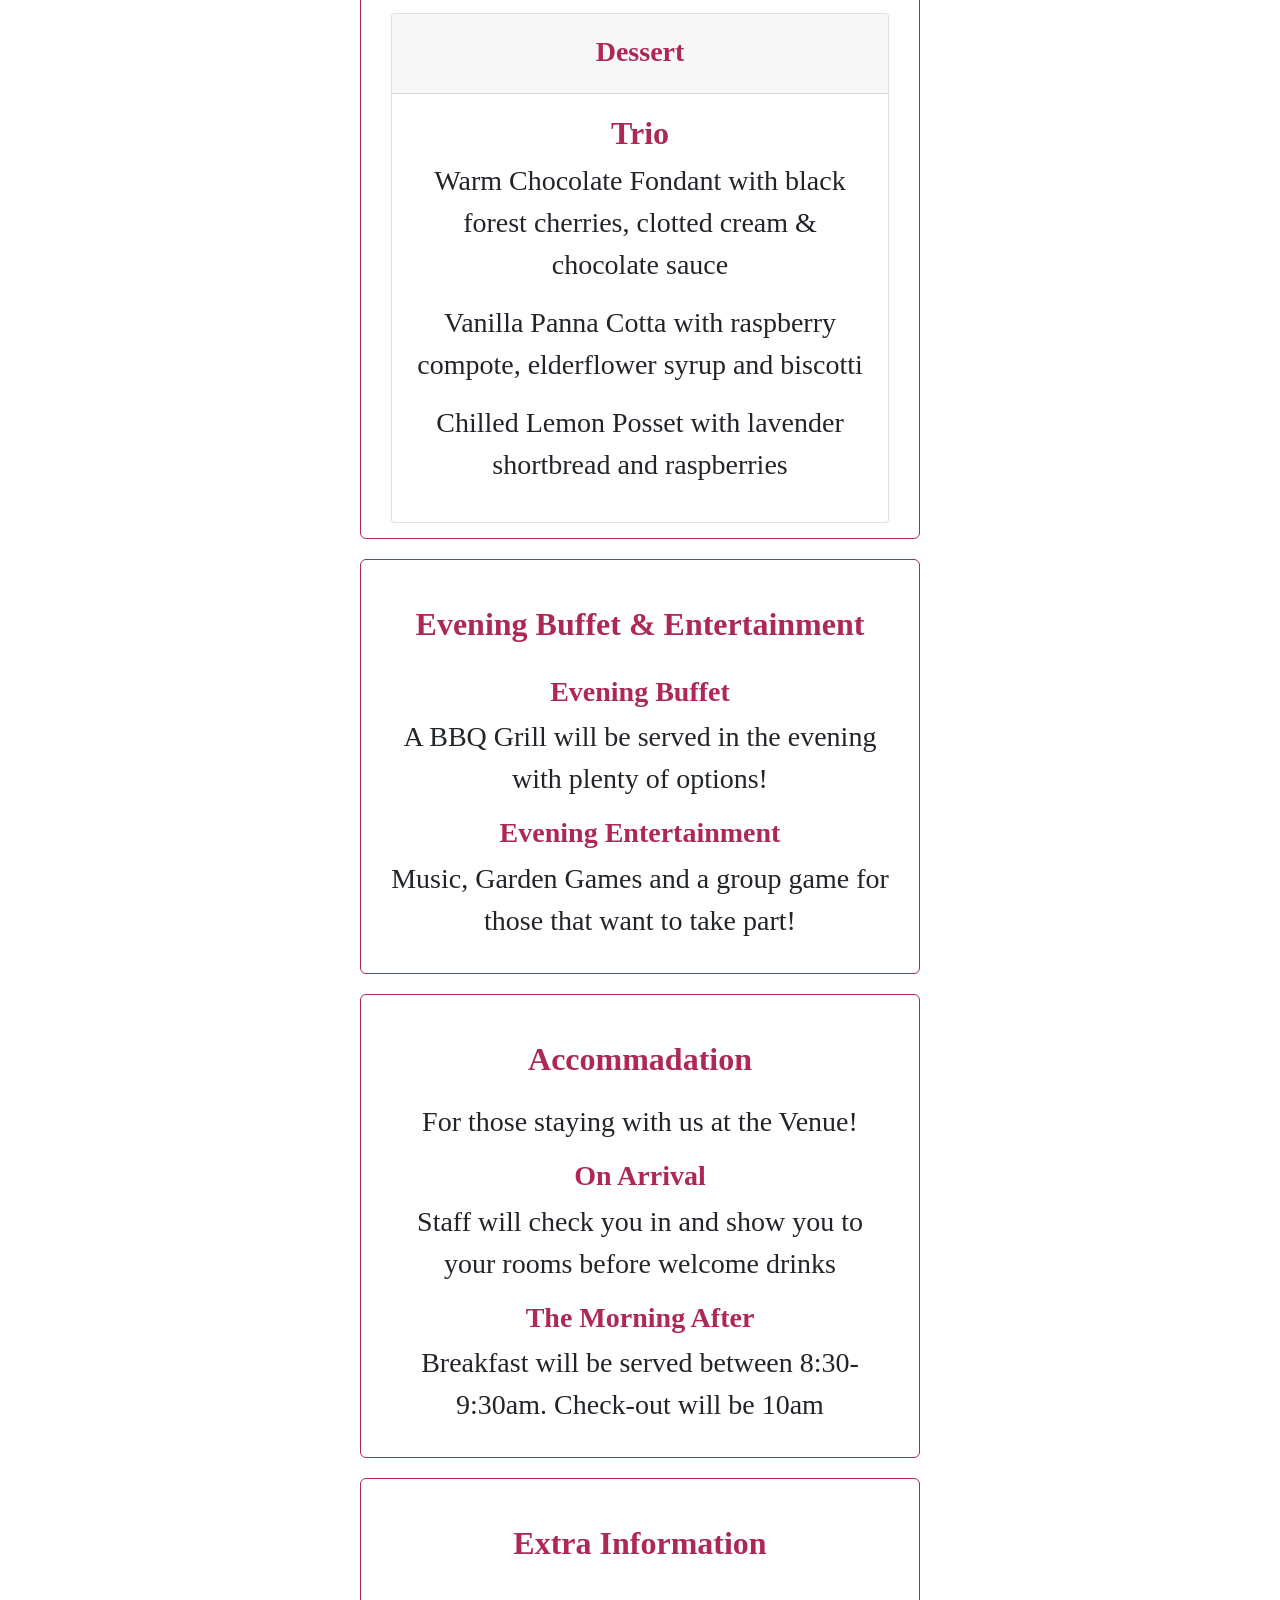
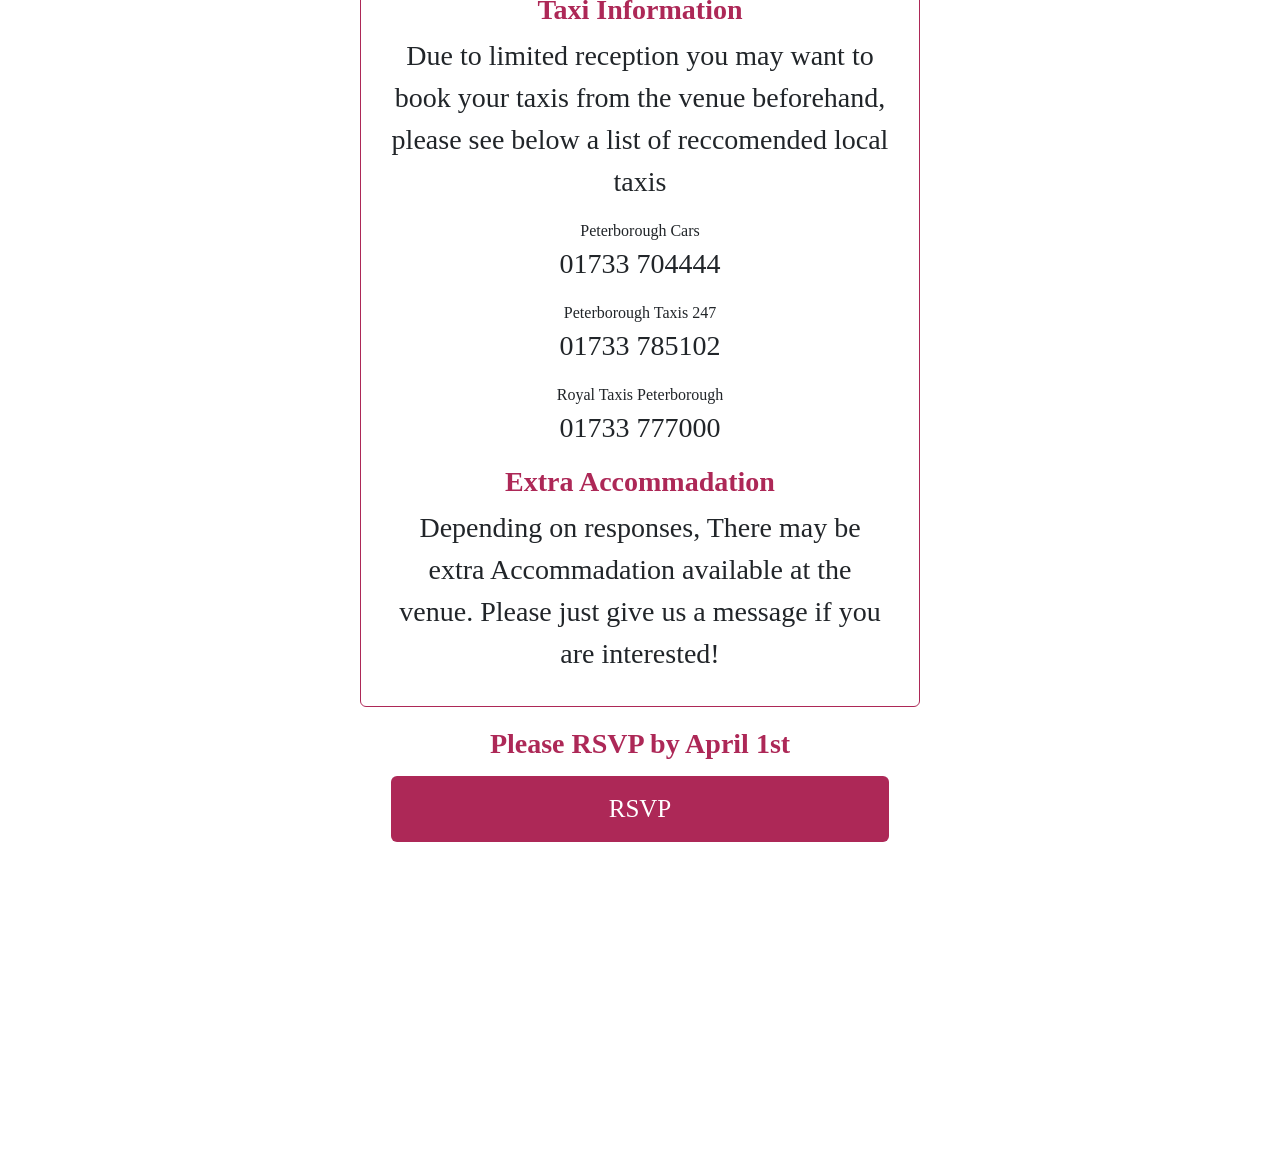
==== commit 5b801f7a: "RSVP Date" ====
--- a/index.html
+++ b/index.html
@@ -221,7 +221,7 @@
     <!-- Call to Action -->
     <section id="cta" class="sect">
         <div class="container-fluid">
-            <h3>Fill out the RSVP!</h3>
+            <h3>Please RSVP by April 1st</h3>
             <a class="nav-link" href="RSVP/form.html"><button type="button">RSVP</button></a>
         </div>
     </section>
